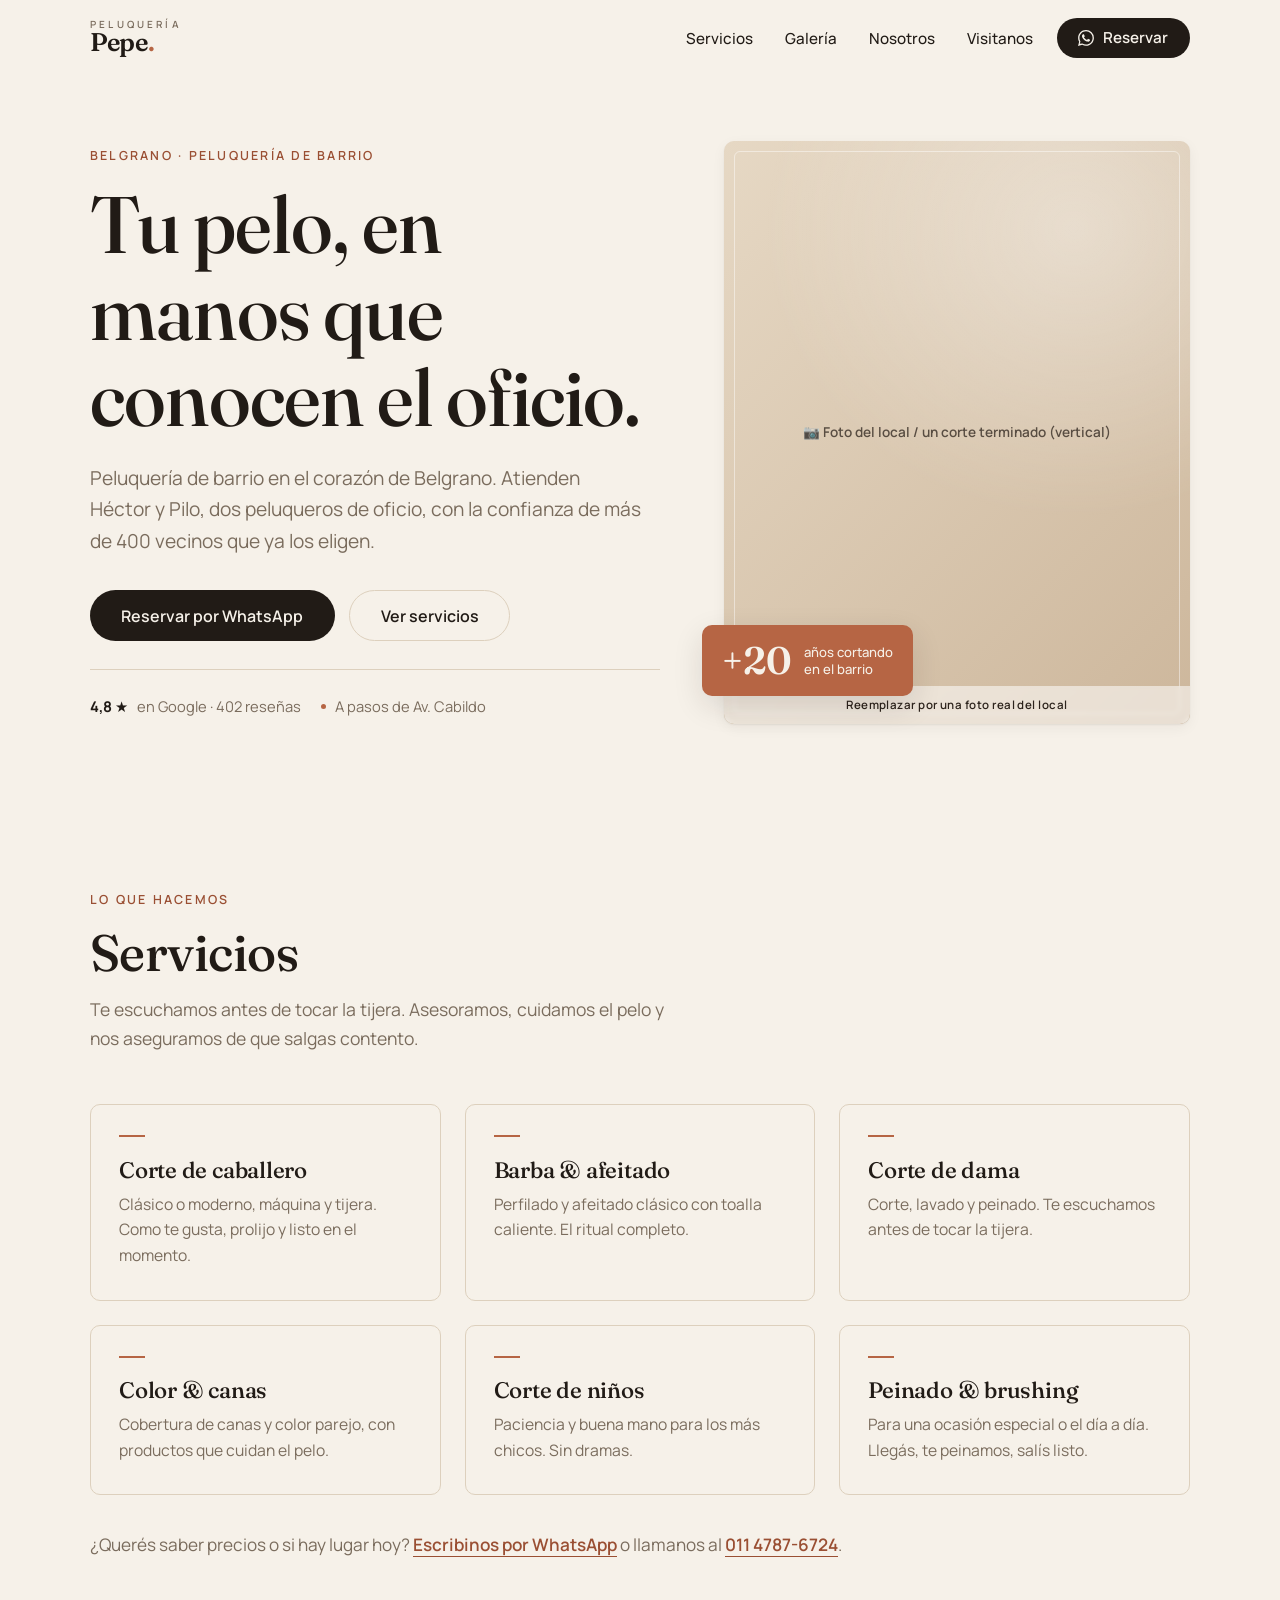
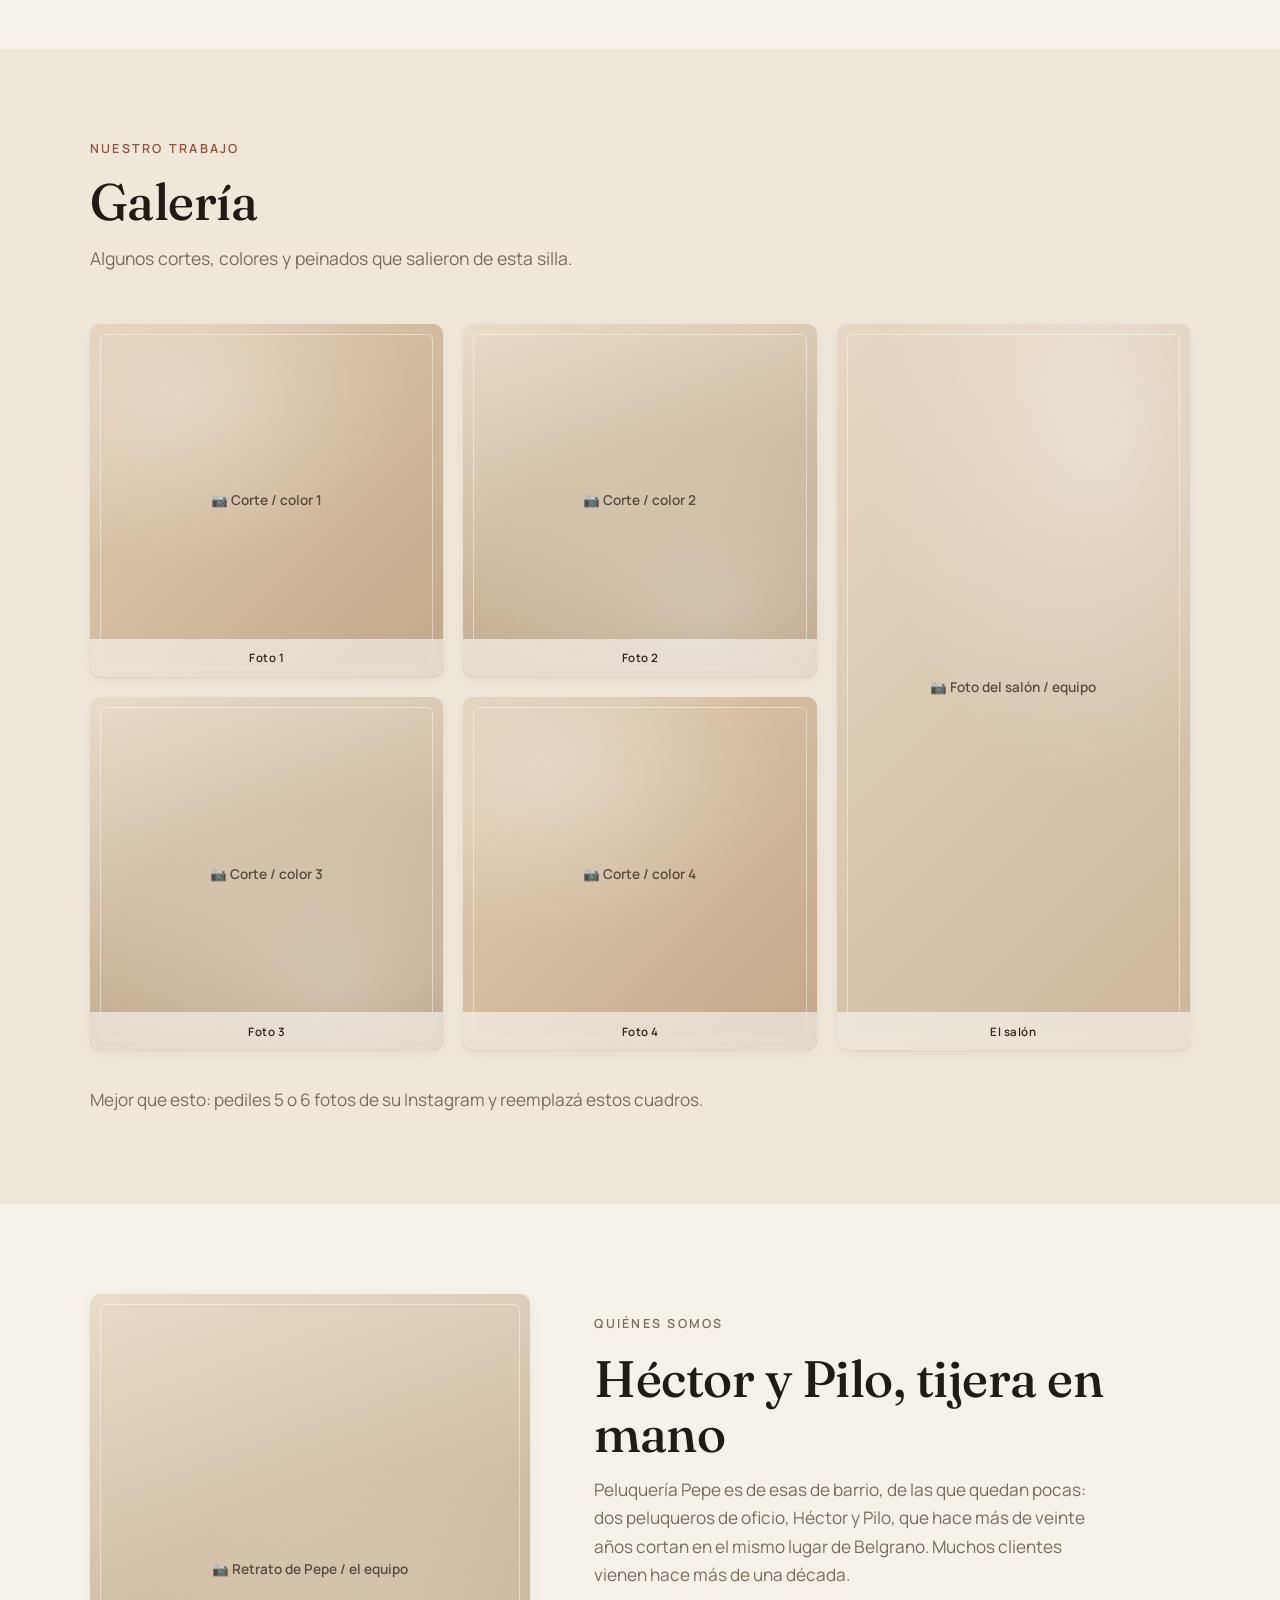
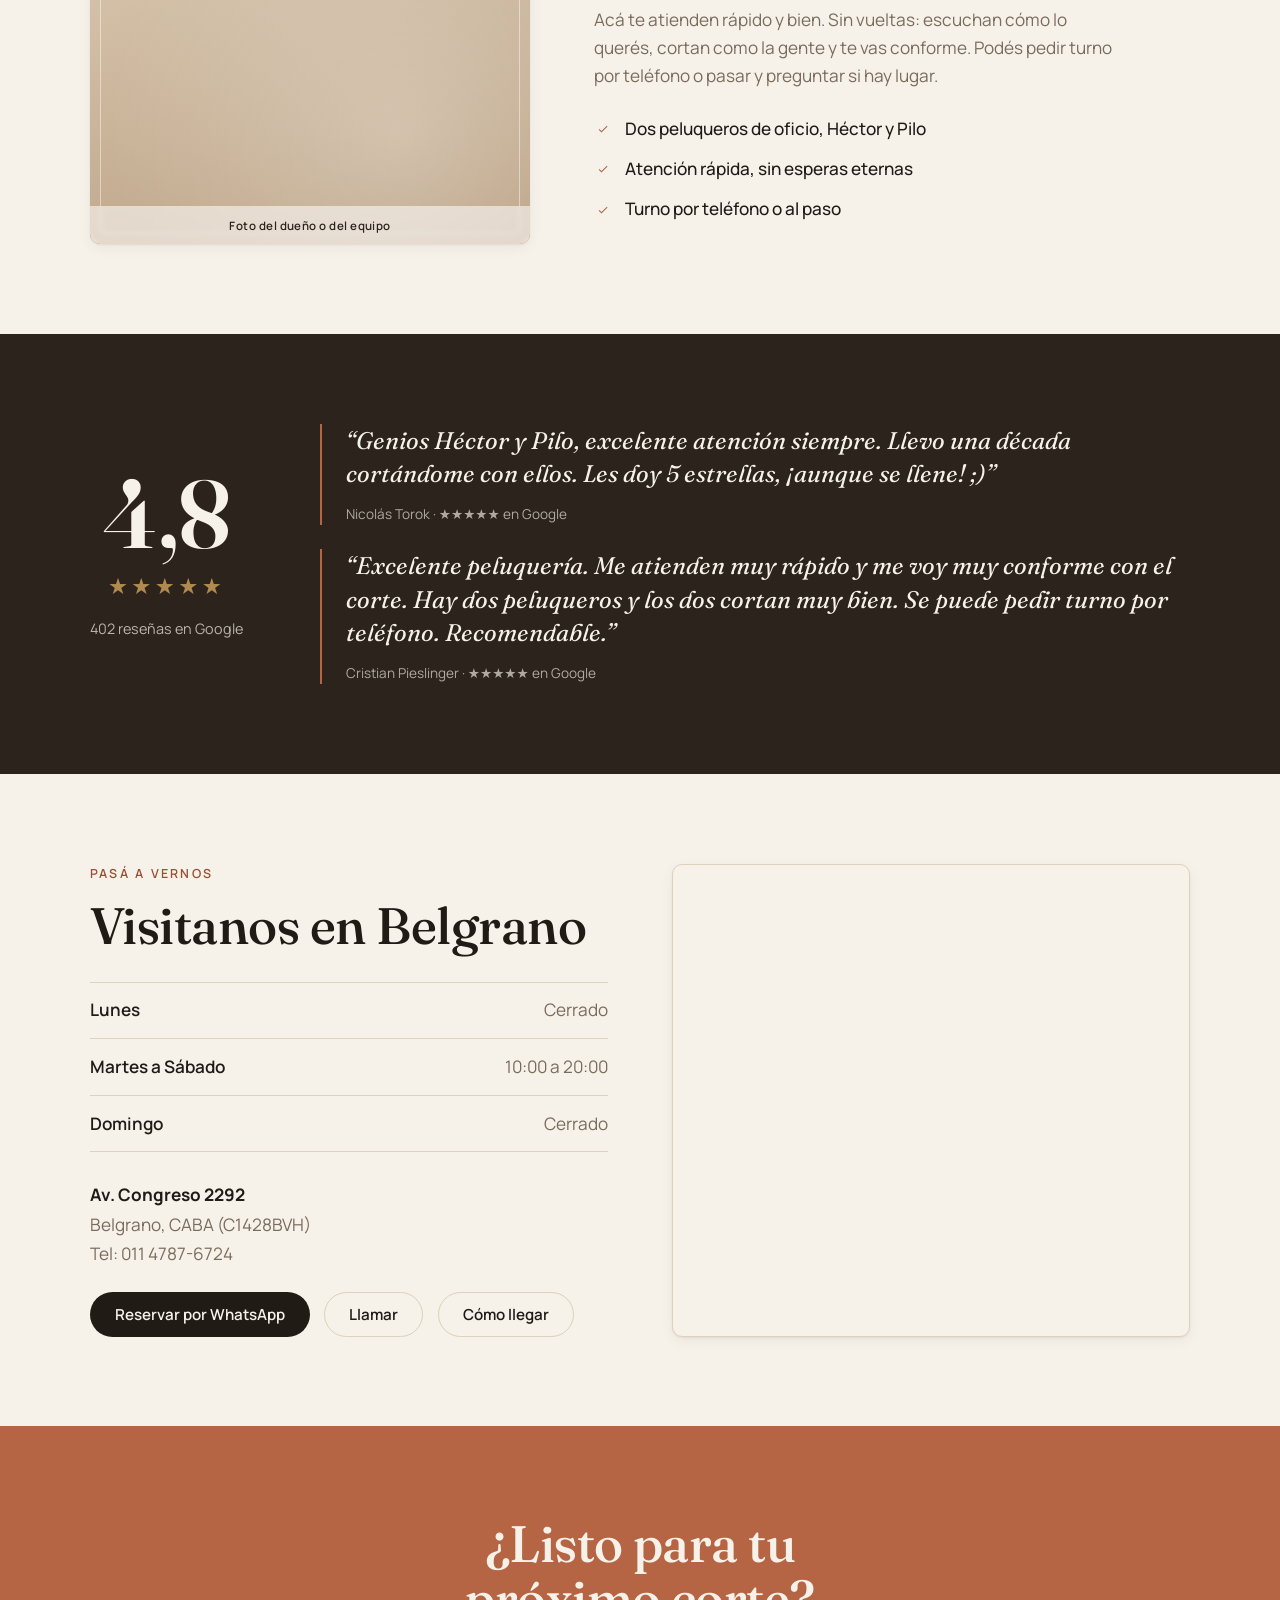
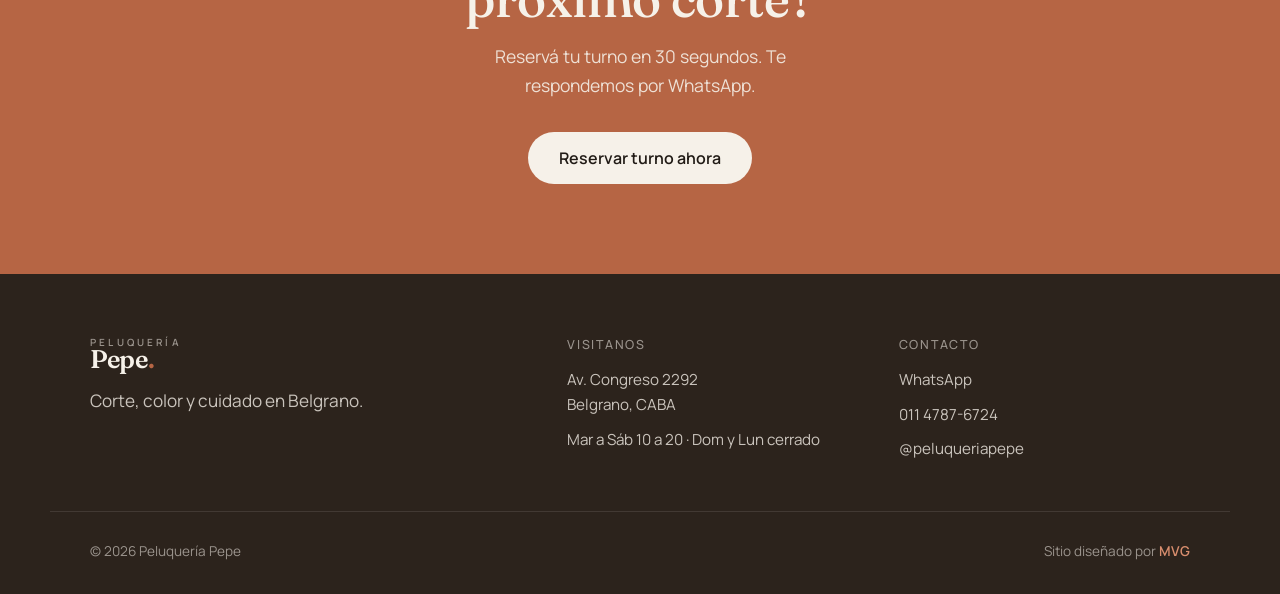
==== index.html @ 460a31ed "Landing estatica original de Peluqueria Pepe (pre sistema de turnos)" ====
<!DOCTYPE html>
<html lang="es-AR">
<head>
  <meta charset="UTF-8" />
  <meta name="viewport" content="width=device-width, initial-scale=1.0" />
  <title>Peluquería Pepe · Belgrano · Corte, color y cuidado</title>
  <meta name="description" content="Peluquería de barrio en Belgrano. Corte de caballero y dama, barba, color y cobertura de canas. Atienden Héctor y Pilo. Reservá tu turno o llamá. 4,8★ en Google." />

  <!-- Open Graph (para cuando compartan el link por WhatsApp) -->
  <meta property="og:type" content="website" />
  <meta property="og:title" content="Peluquería Pepe · Belgrano" />
  <meta property="og:description" content="Corte, color y cuidado en el corazón de Belgrano. Reservá tu turno por WhatsApp." />
  <meta property="og:locale" content="es_AR" />

  <link rel="preconnect" href="https://fonts.googleapis.com" />
  <link rel="preconnect" href="https://fonts.gstatic.com" crossorigin />
  <link href="https://fonts.googleapis.com/css2?family=Fraunces:ital,opsz,wght@0,9..144,400;0,9..144,500;0,9..144,600;0,9..144,700;1,9..144,400&family=Manrope:wght@400;500;600;700&display=swap" rel="stylesheet" />

  <link rel="stylesheet" href="styles.css" />
</head>
<body>
  <a class="skip-link" href="#servicios">Saltar al contenido</a>

  <!-- ===================== HEADER ===================== -->
  <header class="site-header" id="top" data-header>
    <div class="container header__inner">
      <a class="brand" href="#top" aria-label="Peluquería Pepe, inicio">
        <span class="brand__over">Peluquería</span>
        <span class="brand__name">Pepe</span>
      </a>

      <nav class="nav" aria-label="Principal">
        <ul class="nav__list" data-nav>
          <li><a href="#servicios">Servicios</a></li>
          <li><a href="#galeria">Galería</a></li>
          <li><a href="#nosotros">Nosotros</a></li>
          <li><a href="#visitanos">Visitanos</a></li>
        </ul>
      </nav>

      <a class="btn btn--solid header__cta" href="#" data-wa>
        <svg class="ico" viewBox="0 0 24 24" aria-hidden="true"><path d="M.057 24l1.687-6.163a11.867 11.867 0 01-1.587-5.946C.16 5.335 5.495 0 12.05 0a11.82 11.82 0 018.413 3.488 11.824 11.824 0 013.48 8.414c-.003 6.557-5.338 11.892-11.893 11.892a11.9 11.9 0 01-5.688-1.448L.057 24zm6.597-3.807c1.676.995 3.276 1.591 5.392 1.592 5.448 0 9.886-4.434 9.889-9.885.002-5.462-4.415-9.89-9.881-9.892-5.452 0-9.887 4.434-9.889 9.884a9.86 9.86 0 001.51 5.26l-.999 3.648 3.978-.607zm11.387-5.464c-.074-.124-.272-.198-.57-.347-.297-.149-1.758-.868-2.031-.967-.272-.099-.47-.149-.669.149-.198.297-.768.967-.941 1.165-.173.198-.347.223-.644.074-.297-.149-1.255-.462-2.39-1.475-.883-.788-1.48-1.761-1.653-2.059-.173-.297-.018-.458.13-.606.134-.133.297-.347.446-.521.151-.172.2-.296.3-.495.099-.198.05-.372-.025-.521-.075-.148-.669-1.611-.916-2.206-.242-.579-.487-.501-.669-.51l-.57-.01c-.198 0-.52.074-.792.372s-1.04 1.016-1.04 2.479 1.065 2.876 1.213 3.074c.149.198 2.095 3.2 5.076 4.487.709.306 1.263.489 1.694.625.712.227 1.36.195 1.872.118.571-.085 1.758-.719 2.006-1.413.248-.695.248-1.29.173-1.414z"/></svg>
        Reservar
      </a>

      <button class="nav-toggle" data-nav-toggle aria-expanded="false" aria-controls="mobile-menu" aria-label="Abrir menú">
        <span></span><span></span><span></span>
      </button>
    </div>

    <!-- Menú mobile -->
    <div class="mobile-menu" id="mobile-menu" data-mobile-menu hidden>
      <ul>
        <li><a href="#servicios">Servicios</a></li>
        <li><a href="#galeria">Galería</a></li>
        <li><a href="#nosotros">Nosotros</a></li>
        <li><a href="#visitanos">Visitanos</a></li>
      </ul>
      <a class="btn btn--solid btn--block" href="#" data-wa>Reservar turno por WhatsApp</a>
    </div>
  </header>

  <main>
    <!-- ===================== HERO ===================== -->
    <section class="hero">
      <div class="container hero__grid">
        <div class="hero__copy reveal">
          <p class="eyebrow">Belgrano · Peluquería de barrio</p>
          <h1 class="hero__title">Tu pelo, en manos que conocen el&nbsp;oficio.</h1>
          <p class="hero__lead">
            Peluquería de barrio en el corazón de Belgrano. Atienden Héctor y Pilo,
            dos peluqueros de oficio, con la confianza de más de 400 vecinos que ya los eligen.
          </p>
          <div class="hero__actions">
            <a class="btn btn--solid btn--lg" href="#" data-wa data-msg="Hola Pepe! Quería reservar un turno.">Reservar por WhatsApp</a>
            <a class="btn btn--ghost btn--lg" href="#servicios">Ver servicios</a>
          </div>
          <ul class="proof">
            <li><strong>4,8 ★</strong> en Google · 402 reseñas</li>
            <li><span class="dot" aria-hidden="true"></span> A pasos de Av. Cabildo</li>
          </ul>
        </div>

        <div class="hero__media reveal" data-reveal-delay="1">
          <figure class="frame frame--tall ph ph--a" data-photo="Foto del local / un corte terminado (vertical)">
            <figcaption>Reemplazar por una foto real del local</figcaption>
          </figure>
          <div class="hero__badge">
            <span class="hero__badge-num">+20</span>
            <span class="hero__badge-label">años cortando<br>en el barrio</span>
          </div>
        </div>
      </div>
    </section>

    <!-- ===================== SERVICIOS ===================== -->
    <section class="section" id="servicios">
      <div class="container">
        <header class="section__head reveal">
          <p class="eyebrow">Lo que hacemos</p>
          <h2 class="section__title">Servicios</h2>
          <p class="section__intro">
            Te escuchamos antes de tocar la tijera. Asesoramos, cuidamos el pelo
            y nos aseguramos de que salgas contento.
          </p>
        </header>

        <!-- Menú de ejemplo para una peluquería clásica. Ajustá los servicios reales con Héctor y Pilo. -->
        <ul class="services">
          <li class="service-card reveal">
            <h3>Corte de caballero</h3>
            <p>Clásico o moderno, máquina y tijera. Como te gusta, prolijo y listo en el momento.</p>
          </li>
          <li class="service-card reveal">
            <h3>Barba &amp; afeitado</h3>
            <p>Perfilado y afeitado clásico con toalla caliente. El ritual completo.</p>
          </li>
          <li class="service-card reveal">
            <h3>Corte de dama</h3>
            <p>Corte, lavado y peinado. Te escuchamos antes de tocar la tijera.</p>
          </li>
          <li class="service-card reveal">
            <h3>Color &amp; canas</h3>
            <p>Cobertura de canas y color parejo, con productos que cuidan el pelo.</p>
          </li>
          <li class="service-card reveal">
            <h3>Corte de niños</h3>
            <p>Paciencia y buena mano para los más chicos. Sin dramas.</p>
          </li>
          <li class="service-card reveal">
            <h3>Peinado &amp; brushing</h3>
            <p>Para una ocasión especial o el día a día. Llegás, te peinamos, salís listo.</p>
          </li>
        </ul>

        <p class="services__note reveal">
          ¿Querés saber precios o si hay lugar hoy? <a href="#" data-wa data-msg="Hola Pepe! Quería consultar precios y disponibilidad.">Escribinos por WhatsApp</a> o llamanos al <a href="tel:+541147876724">011 4787-6724</a>.
        </p>
      </div>
    </section>

    <!-- ===================== GALERÍA ===================== -->
    <section class="section section--tint" id="galeria">
      <div class="container">
        <header class="section__head reveal">
          <p class="eyebrow">Nuestro trabajo</p>
          <h2 class="section__title">Galería</h2>
          <p class="section__intro">Algunos cortes, colores y peinados que salieron de esta silla.</p>
        </header>

        <div class="gallery">
          <figure class="frame ph ph--b" data-photo="Corte / color 1"><figcaption>Foto 1</figcaption></figure>
          <figure class="frame ph ph--c" data-photo="Corte / color 2"><figcaption>Foto 2</figcaption></figure>
          <figure class="frame frame--wide ph ph--a" data-photo="Foto del salón / equipo"><figcaption>El salón</figcaption></figure>
          <figure class="frame ph ph--c" data-photo="Corte / color 3"><figcaption>Foto 3</figcaption></figure>
          <figure class="frame ph ph--b" data-photo="Corte / color 4"><figcaption>Foto 4</figcaption></figure>
        </div>

        <p class="services__note reveal">Mejor que esto: pediles 5 o 6 fotos de su Instagram y reemplazá estos cuadros.</p>
      </div>
    </section>

    <!-- ===================== NOSOTROS ===================== -->
    <section class="section" id="nosotros">
      <div class="container about">
        <div class="about__media reveal">
          <figure class="frame frame--tall ph ph--c" data-photo="Retrato de Pepe / el equipo">
            <figcaption>Foto del dueño o del equipo</figcaption>
          </figure>
        </div>
        <div class="about__copy reveal">
          <p class="eyebrow">Quiénes somos</p>
          <h2 class="section__title">Héctor y Pilo, tijera en mano</h2>
          <p>
            Peluquería Pepe es de esas de barrio, de las que quedan pocas: dos peluqueros
            de oficio, Héctor y Pilo, que hace más de veinte años cortan en el mismo lugar
            de Belgrano. Muchos clientes vienen hace más de una década.
          </p>
          <p>
            Acá te atienden rápido y bien. Sin vueltas: escuchan cómo lo querés, cortan
            como la gente y te vas conforme. Podés pedir turno por teléfono o pasar
            y preguntar si hay lugar.
          </p>
          <ul class="checklist">
            <li>Dos peluqueros de oficio, Héctor y Pilo</li>
            <li>Atención rápida, sin esperas eternas</li>
            <li>Turno por teléfono o al paso</li>
          </ul>
        </div>
      </div>
    </section>

    <!-- ===================== RESEÑAS ===================== -->
    <section class="section section--dark" id="resenas">
      <div class="container reviews">
        <div class="reviews__score reveal">
          <span class="reviews__rating">4,8</span>
          <span class="reviews__stars" aria-hidden="true">★★★★★</span>
          <span class="reviews__count">402 reseñas en Google</span>
        </div>
        <div class="reviews__quotes">
          <blockquote class="reveal">
            <p>“Genios Héctor y Pilo, excelente atención siempre. Llevo una década cortándome con ellos. Les doy 5 estrellas, ¡aunque se llene! ;)”</p>
            <cite>Nicolás Torok · ★★★★★ en Google</cite>
          </blockquote>
          <blockquote class="reveal">
            <p>“Excelente peluquería. Me atienden muy rápido y me voy muy conforme con el corte. Hay dos peluqueros y los dos cortan muy bien. Se puede pedir turno por teléfono. Recomendable.”</p>
            <cite>Cristian Pieslinger · ★★★★★ en Google</cite>
          </blockquote>
        </div>
      </div>
    </section>

    <!-- ===================== VISITANOS ===================== -->
    <section class="section" id="visitanos">
      <div class="container visit">
        <div class="visit__info reveal">
          <p class="eyebrow">Pasá a vernos</p>
          <h2 class="section__title">Visitanos en Belgrano</h2>

          <dl class="hours">
            <div><dt>Lunes</dt><dd>Cerrado</dd></div>
            <div><dt>Martes a Sábado</dt><dd>10:00 a 20:00</dd></div>
            <div><dt>Domingo</dt><dd>Cerrado</dd></div>
          </dl>

          <address class="visit__address">
            <strong>Av. Congreso 2292</strong><br>
            Belgrano, CABA (C1428BVH)<br>
            Tel: <a href="tel:+541147876724">011 4787-6724</a>
          </address>

          <div class="visit__actions">
            <a class="btn btn--solid" href="#" data-wa data-msg="Hola Pepe! Quería reservar un turno.">Reservar por WhatsApp</a>
            <a class="btn btn--ghost" href="tel:+541147876724">Llamar</a>
            <a class="btn btn--ghost" href="https://www.google.com/maps/search/Peluquer%C3%ADa+Pepe+Av.+Congreso+2292+CABA" target="_blank" rel="noopener">Cómo llegar</a>
          </div>
        </div>

        <div class="visit__map reveal">
          <!-- Embed sin API key. Reemplazá la dirección en el query "q=" por la real. -->
          <iframe
            title="Ubicación de Peluquería Pepe en el mapa"
            src="https://www.google.com/maps?q=Av.+Congreso+2292,+CABA&output=embed"
            loading="lazy"
            referrerpolicy="no-referrer-when-downgrade"></iframe>
        </div>
      </div>
    </section>

    <!-- ===================== CTA FINAL ===================== -->
    <section class="cta">
      <div class="container cta__inner reveal">
        <h2 class="cta__title">¿Listo para tu próximo corte?</h2>
        <p class="cta__lead">Reservá tu turno en 30 segundos. Te respondemos por WhatsApp.</p>
        <a class="btn btn--solid btn--lg" href="#" data-wa data-msg="Hola Pepe! Quería reservar un turno.">Reservar turno ahora</a>
      </div>
    </section>
  </main>

  <!-- ===================== FOOTER ===================== -->
  <footer class="site-footer">
    <div class="container footer__grid">
      <div>
        <span class="brand brand--footer">
          <span class="brand__over">Peluquería</span>
          <span class="brand__name">Pepe</span>
        </span>
        <p class="footer__tag">Corte, color y cuidado en Belgrano.</p>
      </div>
      <div class="footer__col">
        <h4>Visitanos</h4>
        <p>Av. Congreso 2292<br>Belgrano, CABA</p>
        <p>Mar a Sáb 10 a 20 · Dom y Lun cerrado</p>
      </div>
      <div class="footer__col">
        <h4>Contacto</h4>
        <p><a href="#" data-wa>WhatsApp</a></p>
        <p><a href="tel:+541147876724">011 4787-6724</a></p>
        <p><a href="https://instagram.com" target="_blank" rel="noopener">@peluqueriapepe</a></p>
      </div>
    </div>
    <div class="container footer__bottom">
      <p>© <span data-year>2026</span> Peluquería Pepe</p>
      <p class="footer__credit">Sitio diseñado por <a href="https://mvgstudio.com.ar" target="_blank" rel="noopener">MVG</a></p>
    </div>
  </footer>

  <!-- Botón flotante de WhatsApp (mobile) -->
  <a class="wa-float" href="#" data-wa data-msg="Hola Pepe! Quería reservar un turno." aria-label="Reservar por WhatsApp">
    <svg viewBox="0 0 24 24" aria-hidden="true"><path d="M.057 24l1.687-6.163a11.867 11.867 0 01-1.587-5.946C.16 5.335 5.495 0 12.05 0a11.82 11.82 0 018.413 3.488 11.824 11.824 0 013.48 8.414c-.003 6.557-5.338 11.892-11.893 11.892a11.9 11.9 0 01-5.688-1.448L.057 24zm6.597-3.807c1.676.995 3.276 1.591 5.392 1.592 5.448 0 9.886-4.434 9.889-9.885.002-5.462-4.415-9.89-9.881-9.892-5.452 0-9.887 4.434-9.889 9.884a9.86 9.86 0 001.51 5.26l-.999 3.648 3.978-.607zm11.387-5.464c-.074-.124-.272-.198-.57-.347-.297-.149-1.758-.868-2.031-.967-.272-.099-.47-.149-.669.149-.198.297-.768.967-.941 1.165-.173.198-.347.223-.644.074-.297-.149-1.255-.462-2.39-1.475-.883-.788-1.48-1.761-1.653-2.059-.173-.297-.018-.458.13-.606.134-.133.297-.347.446-.521.151-.172.2-.296.3-.495.099-.198.05-.372-.025-.521-.075-.148-.669-1.611-.916-2.206-.242-.579-.487-.501-.669-.51l-.57-.01c-.198 0-.52.074-.792.372s-1.04 1.016-1.04 2.479 1.065 2.876 1.213 3.074c.149.198 2.095 3.2 5.076 4.487.709.306 1.263.489 1.694.625.712.227 1.36.195 1.872.118.571-.085 1.758-.719 2.006-1.413.248-.695.248-1.29.173-1.414z"/></svg>
  </a>

  <script src="main.js"></script>
</body>
</html>
---- styles.css ----
/* =========================================================
   Peluquería Pepe · Belgrano
   Diseño boutique, cálido y editorial. Hecho a mano, sin framework.
   ========================================================= */

/* ---------- Tokens ---------- */
:root {
  /* Paleta cálida de salón (nada de violeta/azul SaaS) */
  --bone:        #f6f1e9;   /* fondo crema cálido */
  --bone-2:      #efe7da;   /* superficie tintada */
  --sand:        #e6d8c4;   /* placeholders / detalles */
  --ink:         #211b16;   /* casi negro cálido (texto) */
  --espresso:    #2c231c;   /* secciones oscuras */
  --espresso-2:  #382c23;
  --muted:       #7a6c5d;   /* texto secundario */
  --line:        #ddd0bd;   /* bordes finos */
  --clay:        #b66544;   /* acento terracota */
  --clay-deep:   #9a4f33;
  --clay-soft:   #d98e6e;
  --gold:        #b08a4f;

  /* Tipografía */
  --display: "Fraunces", "Georgia", "Times New Roman", serif;
  --sans: "Manrope", "Segoe UI", system-ui, -apple-system, sans-serif;

  /* Escala / espacios */
  --container: 1180px;
  --gutter: clamp(1.25rem, 4vw, 2.5rem);
  --radius: 4px;
  --radius-lg: 10px;
  --shadow-sm: 0 1px 2px rgba(33, 27, 22, .06), 0 4px 14px rgba(33, 27, 22, .05);
  --shadow-md: 0 10px 30px rgba(33, 27, 22, .12);
  --shadow-lg: 0 24px 60px rgba(33, 27, 22, .18);
  --ease: cubic-bezier(.2, .7, .2, 1);
}

/* ---------- Reset ---------- */
*, *::before, *::after { box-sizing: border-box; }
* { margin: 0; }
html { scroll-behavior: smooth; -webkit-text-size-adjust: 100%; }
@media (prefers-reduced-motion: reduce) {
  html { scroll-behavior: auto; }
  * { animation: none !important; transition: none !important; }
}

body {
  font-family: var(--sans);
  color: var(--ink);
  background: var(--bone);
  line-height: 1.65;
  font-size: clamp(1rem, .96rem + .25vw, 1.075rem);
  -webkit-font-smoothing: antialiased;
  text-rendering: optimizeLegibility;
  overflow-x: hidden;
}

img, svg, iframe { display: block; max-width: 100%; }
a { color: inherit; text-decoration: none; }
ul { list-style: none; padding: 0; }
h1, h2, h3, h4 { font-family: var(--display); font-weight: 500; line-height: 1.08; letter-spacing: -.01em; }

::selection { background: var(--clay); color: var(--bone); }

.container { width: 100%; max-width: var(--container); margin-inline: auto; padding-inline: var(--gutter); }

.skip-link {
  position: absolute; left: -999px; top: 0; z-index: 200;
  background: var(--ink); color: var(--bone); padding: .75rem 1rem; border-radius: 0 0 var(--radius) 0;
}
.skip-link:focus { left: 0; }

.eyebrow {
  font-size: .78rem; font-weight: 600; letter-spacing: .18em; text-transform: uppercase;
  color: var(--clay-deep); margin-bottom: .9rem;
}

/* =========================================================
   Botones
   ========================================================= */
.btn {
  --btn-bg: var(--ink); --btn-fg: var(--bone);
  display: inline-flex; align-items: center; justify-content: center; gap: .55rem;
  font-family: var(--sans); font-weight: 600; font-size: .95rem; line-height: 1;
  padding: .85rem 1.5rem; border-radius: 999px; border: 1px solid transparent;
  cursor: pointer; transition: transform .25s var(--ease), background-color .25s var(--ease), color .25s var(--ease), box-shadow .25s var(--ease);
  white-space: nowrap;
}
.btn:focus-visible { outline: 2px solid var(--clay); outline-offset: 3px; }
.btn--solid { background: var(--ink); color: var(--bone); }
.btn--solid:hover { background: var(--clay-deep); transform: translateY(-2px); box-shadow: var(--shadow-md); }
.btn--ghost { background: transparent; color: var(--ink); border-color: var(--line); }
.btn--ghost:hover { border-color: var(--ink); transform: translateY(-2px); }
.btn--lg { padding: 1.05rem 1.9rem; font-size: 1rem; }
.btn--block { width: 100%; }
.ico { width: 1.05em; height: 1.05em; fill: currentColor; }

/* =========================================================
   Header
   ========================================================= */
.site-header {
  position: sticky; top: 0; z-index: 100;
  background: color-mix(in srgb, var(--bone) 86%, transparent);
  backdrop-filter: blur(10px);
  border-bottom: 1px solid transparent;
  transition: border-color .3s var(--ease), background-color .3s var(--ease), box-shadow .3s var(--ease);
}
.site-header[data-scrolled] {
  border-bottom-color: var(--line);
  box-shadow: 0 2px 20px rgba(33, 27, 22, .05);
}
.header__inner { display: flex; align-items: center; gap: 1.5rem; min-height: 76px; }

.brand { display: flex; flex-direction: column; line-height: 1; margin-right: auto; }
.brand__over { font-size: .62rem; letter-spacing: .32em; text-transform: uppercase; color: var(--muted); font-weight: 600; }
.brand__name { font-family: var(--display); font-size: 1.6rem; font-weight: 600; letter-spacing: -.01em; }
.brand__name::after { content: "."; color: var(--clay); }

.nav__list { display: flex; gap: 2rem; }
.nav__list a {
  font-size: .95rem; font-weight: 500; color: var(--ink); position: relative; padding: .25rem 0;
}
.nav__list a::after {
  content: ""; position: absolute; left: 0; bottom: -2px; height: 1.5px; width: 0; background: var(--clay);
  transition: width .3s var(--ease);
}
.nav__list a:hover::after { width: 100%; }

.header__cta { padding: .7rem 1.3rem; }

/* Toggle mobile */
.nav-toggle {
  display: none; flex-direction: column; gap: 5px; width: 44px; height: 44px;
  align-items: center; justify-content: center; background: none; border: none; cursor: pointer;
}
.nav-toggle span { width: 24px; height: 2px; background: var(--ink); border-radius: 2px; transition: transform .3s var(--ease), opacity .3s var(--ease); }
.nav-toggle[aria-expanded="true"] span:nth-child(1) { transform: translateY(7px) rotate(45deg); }
.nav-toggle[aria-expanded="true"] span:nth-child(2) { opacity: 0; }
.nav-toggle[aria-expanded="true"] span:nth-child(3) { transform: translateY(-7px) rotate(-45deg); }

.mobile-menu { display: none; border-top: 1px solid var(--line); background: var(--bone); padding: 1rem var(--gutter) 1.75rem; }
.mobile-menu ul { display: flex; flex-direction: column; }
.mobile-menu li { border-bottom: 1px solid var(--line); }
.mobile-menu a { display: block; padding: 1rem 0; font-size: 1.1rem; font-family: var(--display); }
.mobile-menu .btn { margin-top: 1.25rem; }

/* =========================================================
   Hero
   ========================================================= */
.hero { padding: clamp(2.5rem, 5vw, 5rem) 0 clamp(3rem, 6vw, 6rem); }
.hero__grid {
  display: grid; grid-template-columns: 1.1fr .9fr; gap: clamp(2rem, 5vw, 4.5rem); align-items: center;
}
.hero__title {
  font-size: clamp(2.6rem, 1.6rem + 4.4vw, 5rem);
  font-optical-sizing: auto; font-weight: 500; margin: .25rem 0 1.4rem;
}
.hero__lead { font-size: clamp(1.05rem, 1rem + .4vw, 1.2rem); color: var(--muted); max-width: 46ch; }
.hero__actions { display: flex; flex-wrap: wrap; gap: .9rem; margin: 2rem 0 1.75rem; }
.proof {
  display: flex; flex-wrap: wrap; align-items: center; gap: 1.25rem;
  font-size: .92rem; color: var(--muted); border-top: 1px solid var(--line); padding-top: 1.5rem;
}
.proof strong { color: var(--ink); font-weight: 700; }
.proof li { display: flex; align-items: center; gap: .55rem; }
.dot { width: 5px; height: 5px; border-radius: 50%; background: var(--clay); display: inline-block; }

.hero__media { position: relative; }
.hero__badge {
  position: absolute; left: -22px; bottom: 28px; background: var(--clay); color: var(--bone);
  border-radius: var(--radius-lg); padding: 1rem 1.25rem; box-shadow: var(--shadow-md);
  display: flex; align-items: center; gap: .75rem; max-width: 220px;
}
.hero__badge-num { font-family: var(--display); font-size: 2.4rem; font-weight: 600; line-height: 1; }
.hero__badge-label { font-size: .82rem; line-height: 1.25; font-weight: 500; }

/* =========================================================
   Marcos de foto / placeholders elegantes
   ========================================================= */
.frame {
  position: relative; border-radius: var(--radius-lg); overflow: hidden;
  aspect-ratio: 4 / 3; box-shadow: var(--shadow-sm); background: var(--sand);
}
.frame--tall { aspect-ratio: 4 / 5; }
.frame--wide { aspect-ratio: 16 / 10; }
.frame img { width: 100%; height: 100%; object-fit: cover; }

/* Placeholder con textura sutil para que se vea intencional, no roto */
.ph {
  background-image:
    radial-gradient(120% 90% at 75% 15%, rgba(255,255,255,.35), transparent 55%),
    linear-gradient(135deg, var(--sand), #cdb79c);
}
.ph--b { background-image: radial-gradient(120% 90% at 25% 20%, rgba(255,255,255,.3), transparent 55%), linear-gradient(135deg, #e2cdb4, #c2a888); }
.ph--c { background-image: radial-gradient(120% 90% at 70% 80%, rgba(255,255,255,.28), transparent 55%), linear-gradient(160deg, #e9dcc9, #b79c7d); }
.ph::before {
  content: ""; position: absolute; inset: 10px; border: 1px solid rgba(255,255,255,.45); border-radius: 6px; pointer-events: none;
}
.ph figcaption,
.frame figcaption {
  position: absolute; inset: auto 0 0 0; padding: .6rem .85rem;
  font-size: .72rem; letter-spacing: .04em; color: var(--espresso);
  background: rgba(255, 255, 255, .55); backdrop-filter: blur(2px);
  text-align: center; font-weight: 600;
}
.ph[data-photo]::after {
  content: "📷 " attr(data-photo); position: absolute; inset: 0;
  display: flex; align-items: center; justify-content: center; text-align: center;
  padding: 2rem 1.5rem; font-size: .85rem; font-weight: 600; color: var(--espresso);
  opacity: .75;
}

/* =========================================================
   Secciones genéricas
   ========================================================= */
.section { padding: clamp(3.5rem, 7vw, 7rem) 0; }
.section--tint { background: var(--bone-2); }
.section__head { max-width: 60ch; margin-bottom: clamp(2rem, 4vw, 3.25rem); }
.section__title { font-size: clamp(2rem, 1.4rem + 2.6vw, 3.2rem); margin-bottom: .9rem; }
.section__intro { color: var(--muted); font-size: 1.1rem; }

/* Servicios */
.services {
  display: grid; grid-template-columns: repeat(3, 1fr); gap: clamp(1rem, 2vw, 1.5rem);
}
.service-card {
  background: var(--bone); border: 1px solid var(--line); border-radius: var(--radius-lg);
  padding: 1.9rem 1.75rem; transition: transform .3s var(--ease), box-shadow .3s var(--ease), border-color .3s var(--ease);
  position: relative;
}
.section--tint .service-card { background: var(--bone); }
.service-card::before {
  content: ""; position: absolute; left: 1.75rem; top: 1.9rem; width: 26px; height: 2px; background: var(--clay);
  transition: width .3s var(--ease);
}
.service-card h3 { font-size: 1.4rem; margin: 1.4rem 0 .6rem; }
.service-card p { color: var(--muted); font-size: .98rem; }
.service-card:hover { transform: translateY(-4px); box-shadow: var(--shadow-md); border-color: transparent; }
.service-card:hover::before { width: 44px; }
.services__note { margin-top: 2.25rem; color: var(--muted); }
.services__note a { color: var(--clay-deep); font-weight: 600; border-bottom: 1.5px solid currentColor; }

/* Galería */
.gallery {
  display: grid; grid-template-columns: repeat(3, 1fr); grid-auto-rows: 1fr; gap: clamp(.75rem, 1.6vw, 1.25rem);
}
.gallery .frame { aspect-ratio: 1 / 1; }
.gallery .frame--wide { grid-column: span 1; aspect-ratio: 1 / 1; }
@media (min-width: 760px) {
  .gallery .frame--wide { grid-column: span 1; grid-row: span 2; aspect-ratio: auto; }
}

/* Nosotros */
.about { display: grid; grid-template-columns: .85fr 1.15fr; gap: clamp(2rem, 5vw, 4rem); align-items: center; }
.about__copy p { color: var(--muted); margin-bottom: 1rem; max-width: 52ch; }
.about__copy .section__title { color: var(--ink); }
.checklist { margin-top: 1.5rem; display: grid; gap: .75rem; }
.checklist li { position: relative; padding-left: 1.9rem; color: var(--ink); font-weight: 500; }
.checklist li::before {
  content: ""; position: absolute; left: 0; top: .35em; width: 1.05rem; height: 1.05rem;
  border-radius: 50%; background: var(--clay);
  -webkit-mask: url("data:image/svg+xml,%3Csvg xmlns='http://www.w3.org/2000/svg' viewBox='0 0 24 24'%3E%3Cpath fill='black' d='M9 16.17 4.83 12l-1.42 1.41L9 19 21 7l-1.41-1.41z'/%3E%3C/svg%3E") center/72% no-repeat;
  mask: url("data:image/svg+xml,%3Csvg xmlns='http://www.w3.org/2000/svg' viewBox='0 0 24 24'%3E%3Cpath fill='black' d='M9 16.17 4.83 12l-1.42 1.41L9 19 21 7l-1.41-1.41z'/%3E%3C/svg%3E") center/72% no-repeat;
}

/* Reseñas (sección oscura) */
.section--dark { background: var(--espresso); color: var(--bone); }
.reviews { display: grid; grid-template-columns: auto 1fr; gap: clamp(2rem, 6vw, 5rem); align-items: center; }
.reviews__score { text-align: center; }
.reviews__rating { font-family: var(--display); font-size: clamp(4rem, 8vw, 6rem); font-weight: 600; line-height: 1; display: block; }
.reviews__stars { color: var(--gold); font-size: 1.4rem; letter-spacing: .15em; display: block; margin: .4rem 0 .6rem; }
.reviews__count { color: color-mix(in srgb, var(--bone) 70%, transparent); font-size: .9rem; }
.reviews__quotes { display: grid; gap: 1.5rem; }
.reviews blockquote {
  border-left: 2px solid var(--clay); padding-left: 1.5rem;
}
.reviews blockquote p { font-family: var(--display); font-size: clamp(1.15rem, 1rem + .8vw, 1.5rem); font-style: italic; font-weight: 400; line-height: 1.4; }
.reviews cite { display: block; margin-top: .75rem; font-style: normal; font-size: .85rem; color: color-mix(in srgb, var(--bone) 65%, transparent); }

/* Visitanos */
.visit { display: grid; grid-template-columns: 1fr 1fr; gap: clamp(2rem, 5vw, 4rem); align-items: stretch; }
.hours { margin: 1.75rem 0; border-top: 1px solid var(--line); }
.hours > div { display: flex; justify-content: space-between; gap: 1rem; padding: .85rem 0; border-bottom: 1px solid var(--line); }
.hours dt { font-weight: 600; }
.hours dd { color: var(--muted); }
.visit__address { font-style: normal; color: var(--muted); margin-bottom: 1.5rem; line-height: 1.7; }
.visit__address strong { color: var(--ink); }
.visit__actions { display: flex; flex-wrap: wrap; gap: .9rem; }
.visit__map { border-radius: var(--radius-lg); overflow: hidden; box-shadow: var(--shadow-sm); min-height: 340px; border: 1px solid var(--line); }
.visit__map iframe { width: 100%; height: 100%; min-height: 340px; border: 0; filter: grayscale(.25) contrast(1.02); }

/* =========================================================
   CTA final
   ========================================================= */
.cta { background: var(--clay); color: var(--bone); }
.cta__inner { text-align: center; padding: clamp(3.5rem, 7vw, 6rem) 0; max-width: 40ch; margin-inline: auto; }
.cta__title { font-size: clamp(2rem, 1.4rem + 2.6vw, 3.2rem); margin-bottom: 1rem; }
.cta__lead { color: color-mix(in srgb, var(--bone) 88%, transparent); margin-bottom: 2rem; font-size: 1.1rem; }
.cta .btn--solid { background: var(--bone); color: var(--ink); }
.cta .btn--solid:hover { background: var(--ink); color: var(--bone); }

/* =========================================================
   Footer
   ========================================================= */
.site-footer { background: var(--espresso); color: color-mix(in srgb, var(--bone) 78%, transparent); padding: clamp(3rem, 5vw, 4.5rem) 0 2rem; }
.footer__grid { display: grid; grid-template-columns: 1.5fr 1fr 1fr; gap: 2.5rem; padding-bottom: 2.5rem; border-bottom: 1px solid rgba(255,255,255,.1); }
.brand--footer .brand__name { color: var(--bone); }
.brand--footer .brand__over { color: color-mix(in srgb, var(--bone) 55%, transparent); }
.footer__tag { margin-top: .85rem; max-width: 28ch; }
.footer__col h4 { font-family: var(--sans); font-size: .78rem; letter-spacing: .14em; text-transform: uppercase; color: color-mix(in srgb, var(--bone) 55%, transparent); margin-bottom: 1rem; }
.footer__col p { margin-bottom: .6rem; font-size: .95rem; }
.footer__col a:hover { color: var(--clay-soft); }
.footer__bottom { display: flex; justify-content: space-between; flex-wrap: wrap; gap: .75rem; padding-top: 1.75rem; font-size: .85rem; color: color-mix(in srgb, var(--bone) 55%, transparent); }
.footer__credit a { color: var(--clay-soft); font-weight: 600; }

/* =========================================================
   WhatsApp flotante
   ========================================================= */
.wa-float {
  position: fixed; right: clamp(1rem, 3vw, 1.75rem); bottom: clamp(1rem, 3vw, 1.75rem); z-index: 90;
  width: 56px; height: 56px; border-radius: 50%; background: #25d366; color: #fff;
  display: none; align-items: center; justify-content: center; box-shadow: var(--shadow-md);
  transition: transform .25s var(--ease);
}
.wa-float svg { width: 28px; height: 28px; fill: currentColor; }
.wa-float:hover { transform: scale(1.08); }

/* =========================================================
   Animaciones de aparición
   ========================================================= */
.reveal { opacity: 0; transform: translateY(22px); transition: opacity .7s var(--ease), transform .7s var(--ease); }
.reveal[data-reveal-delay="1"] { transition-delay: .12s; }
.reveal.is-visible { opacity: 1; transform: none; }
@media (prefers-reduced-motion: reduce) { .reveal { opacity: 1; transform: none; } }

/* =========================================================
   Responsive
   ========================================================= */
@media (max-width: 980px) {
  .hero__grid { grid-template-columns: 1fr; }
  .hero__media { order: -1; max-width: 460px; }
  .hero__badge { left: auto; right: 18px; }
  .services { grid-template-columns: repeat(2, 1fr); }
  .about { grid-template-columns: 1fr; }
  .about__media { max-width: 440px; }
  .reviews { grid-template-columns: 1fr; text-align: center; }
  .reviews blockquote { border-left: 0; border-top: 2px solid var(--clay); padding-left: 0; padding-top: 1rem; }
  .visit { grid-template-columns: 1fr; }
  .footer__grid { grid-template-columns: 1fr 1fr; }
}

@media (max-width: 720px) {
  .nav, .header__cta { display: none; }
  .nav-toggle { display: flex; }
  .mobile-menu { display: block; }
  .mobile-menu[hidden] { display: none; }
  .wa-float { display: flex; }
  .services { grid-template-columns: 1fr; }
  .gallery { grid-template-columns: repeat(2, 1fr); }
  .gallery .frame--wide { grid-column: span 2; grid-row: auto; aspect-ratio: 16/10; }
  .footer__grid { grid-template-columns: 1fr; gap: 2rem; }
  .footer__bottom { flex-direction: column; }
}
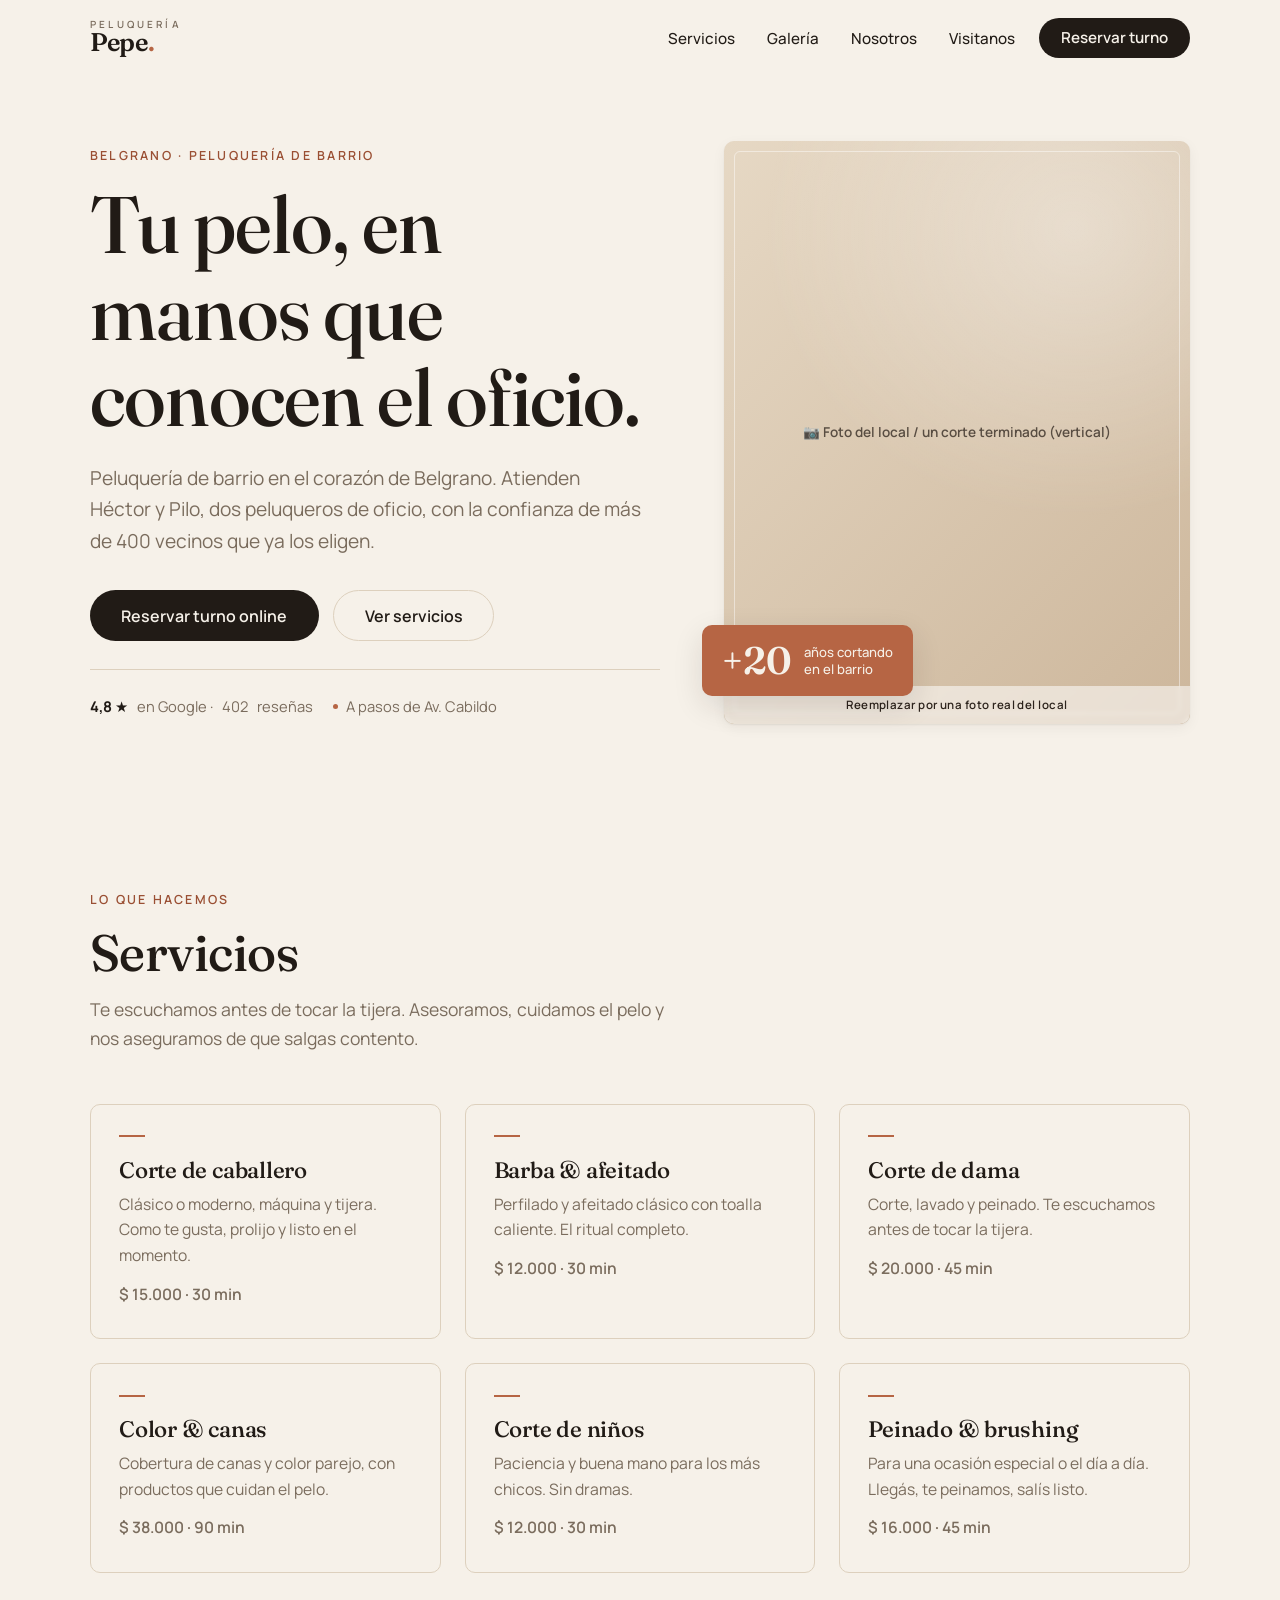
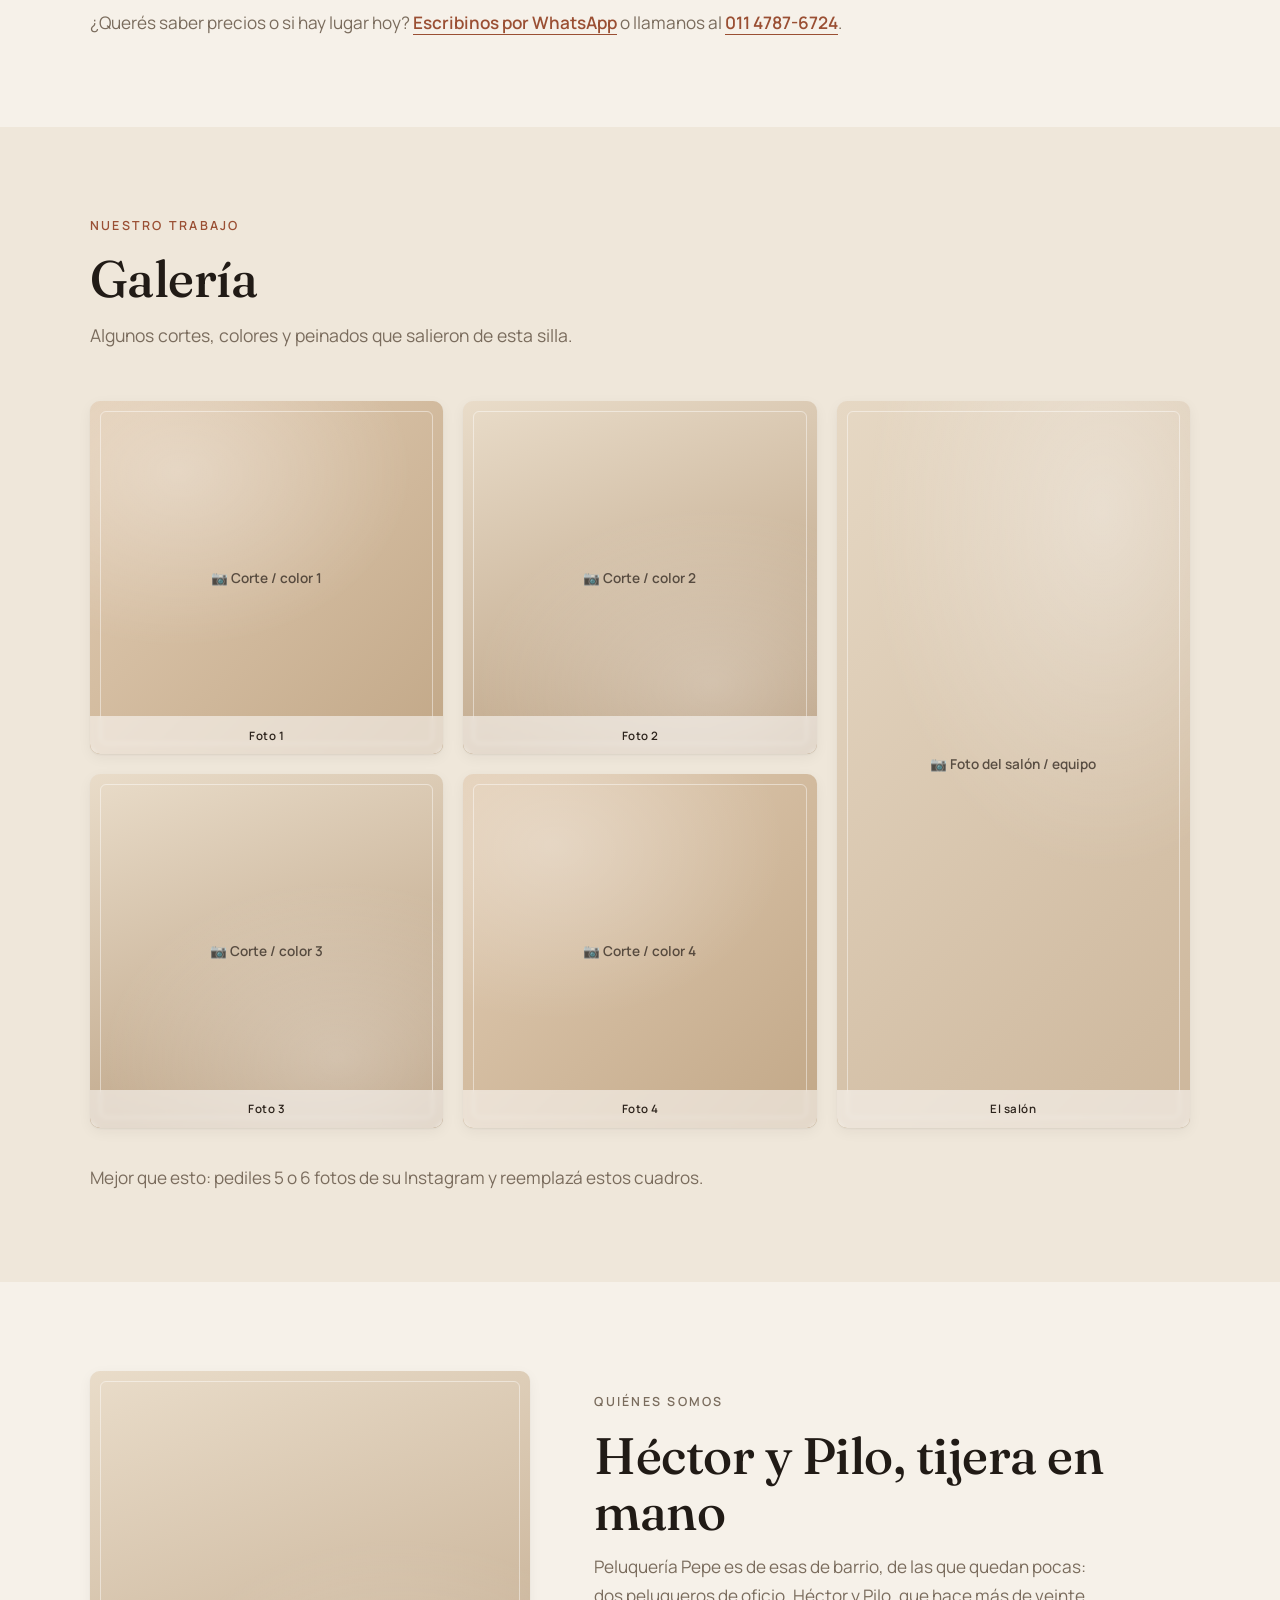
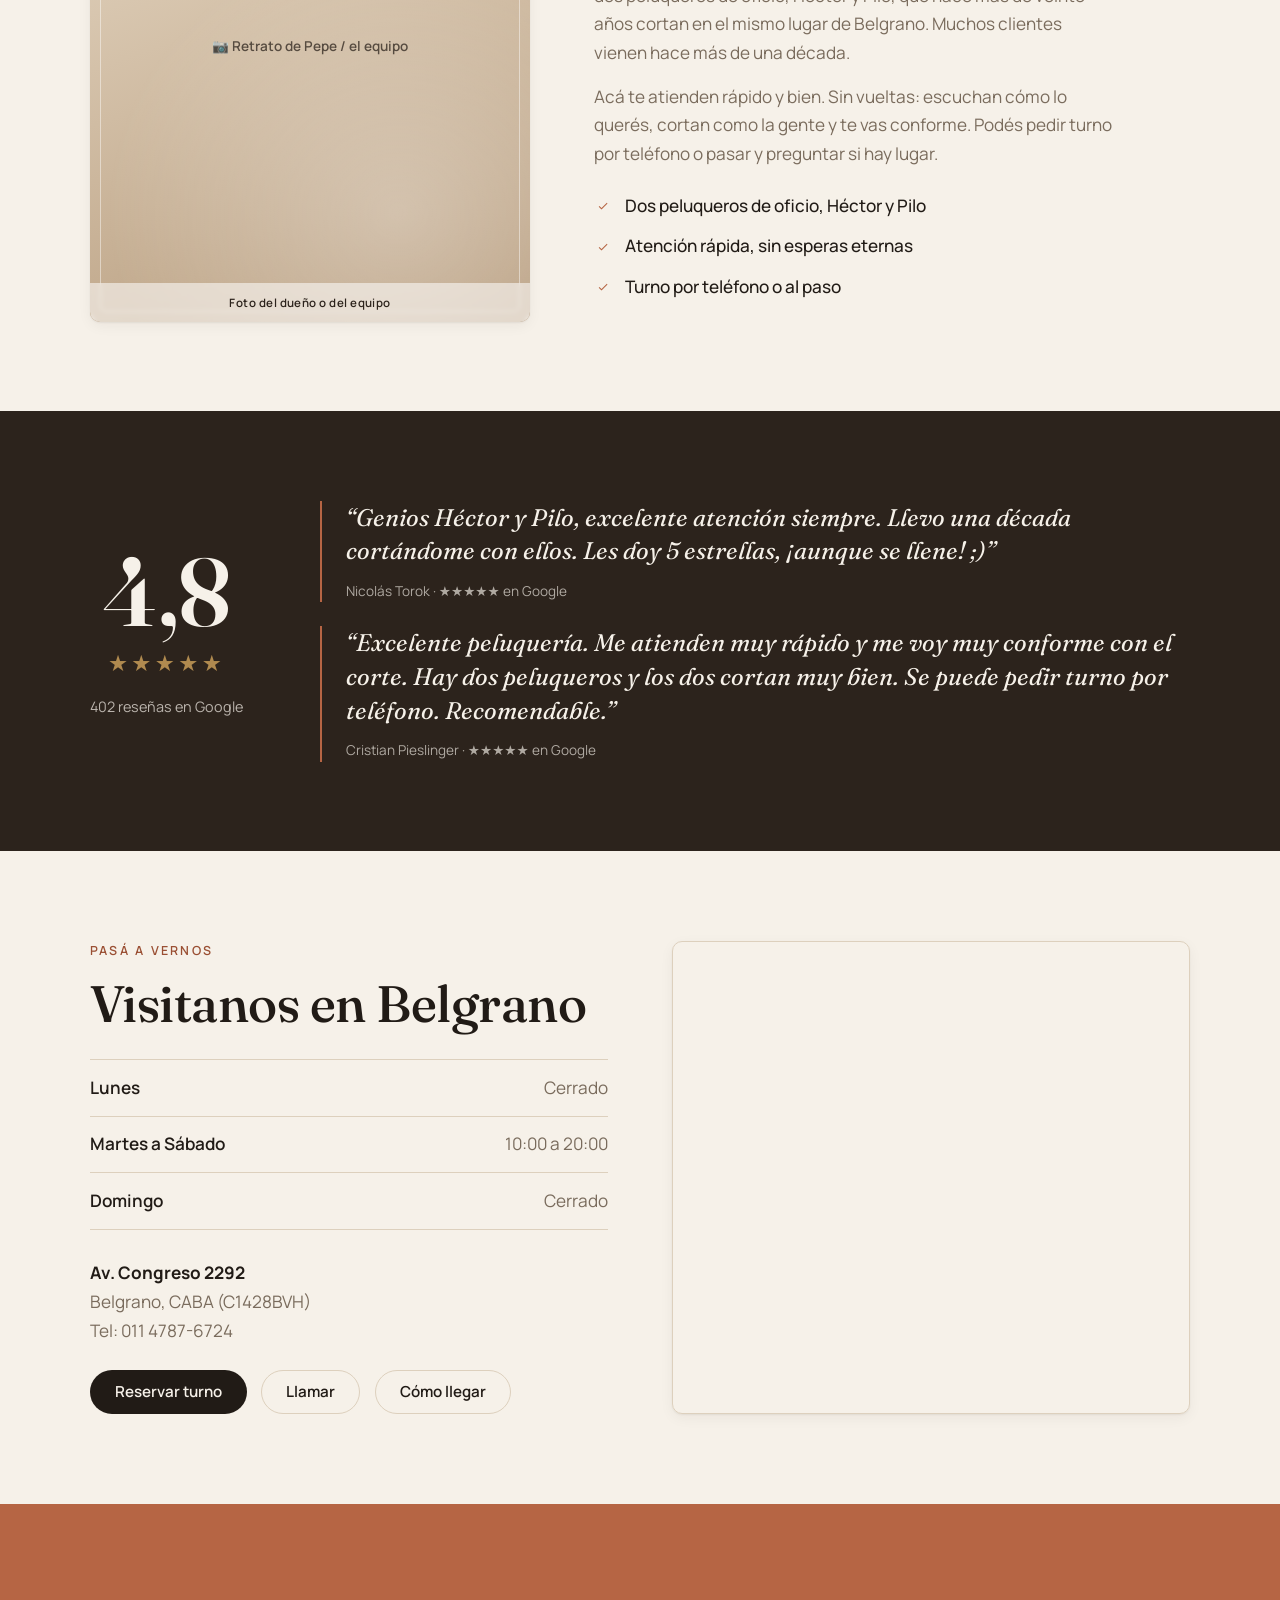
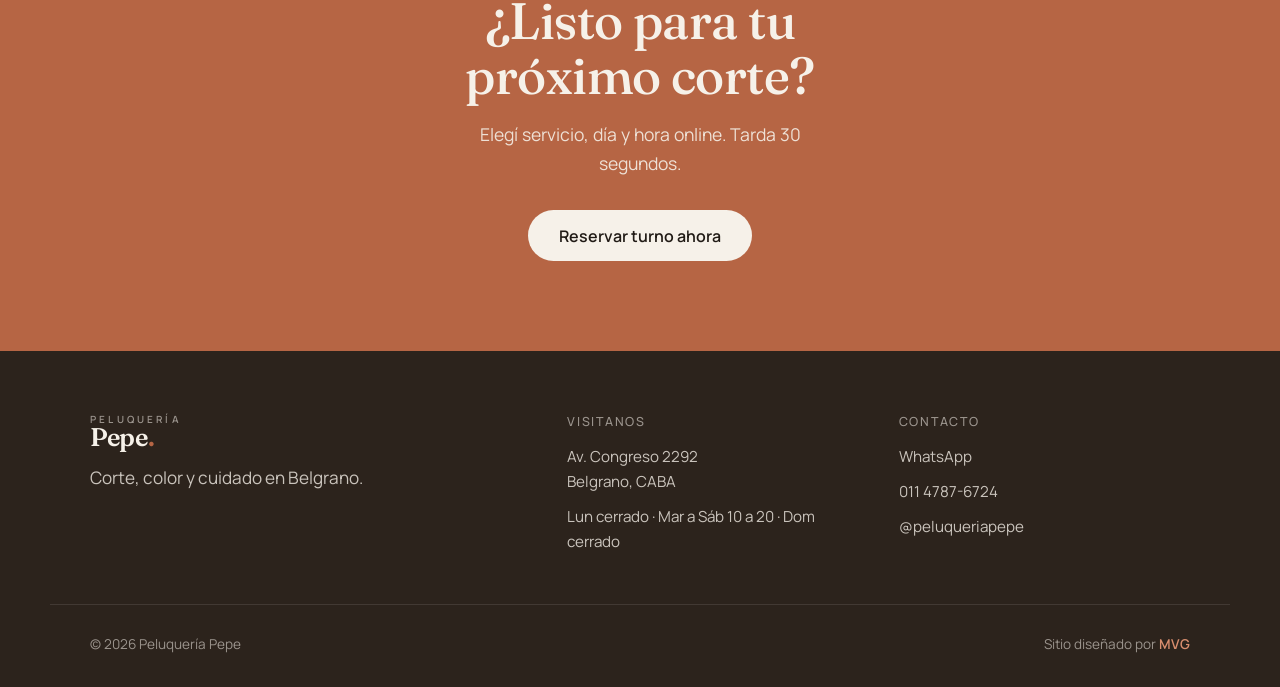
==== commit bd1f16d1: "Sistema de turnos demo: wizard de reservas, panel admin/POS y config por negocio - turnos.html: rese" ====
--- a/index.html
+++ b/index.html
@@ -17,6 +17,10 @@
   <link href="https://fonts.googleapis.com/css2?family=Fraunces:ital,opsz,wght@0,9..144,400;0,9..144,500;0,9..144,600;0,9..144,700;1,9..144,400&family=Manrope:wght@400;500;600;700&display=swap" rel="stylesheet" />
 
   <link rel="stylesheet" href="styles.css" />
+
+  <!-- Config del negocio + tema (sincrónico para pintar la paleta antes del render) -->
+  <script src="config.js"></script>
+  <script src="app/theme.js"></script>
 </head>
 <body>
   <a class="skip-link" href="#servicios">Saltar al contenido</a>
@@ -25,8 +29,8 @@
   <header class="site-header" id="top" data-header>
     <div class="container header__inner">
       <a class="brand" href="#top" aria-label="Peluquería Pepe, inicio">
-        <span class="brand__over">Peluquería</span>
-        <span class="brand__name">Pepe</span>
+        <span class="brand__over" data-cfg="business.over">Peluquería</span>
+        <span class="brand__name" data-cfg="business.name">Pepe</span>
       </a>
 
       <nav class="nav" aria-label="Principal">
@@ -38,7 +42,7 @@
         </ul>
       </nav>
 
-      <a class="btn btn--solid header__cta" href="#" data-wa>
+      <a class="btn btn--solid header__cta" href="#" data-wa data-book data-book-label="Reservar turno">
         <svg class="ico" viewBox="0 0 24 24" aria-hidden="true"><path d="M.057 24l1.687-6.163a11.867 11.867 0 01-1.587-5.946C.16 5.335 5.495 0 12.05 0a11.82 11.82 0 018.413 3.488 11.824 11.824 0 013.48 8.414c-.003 6.557-5.338 11.892-11.893 11.892a11.9 11.9 0 01-5.688-1.448L.057 24zm6.597-3.807c1.676.995 3.276 1.591 5.392 1.592 5.448 0 9.886-4.434 9.889-9.885.002-5.462-4.415-9.89-9.881-9.892-5.452 0-9.887 4.434-9.889 9.884a9.86 9.86 0 001.51 5.26l-.999 3.648 3.978-.607zm11.387-5.464c-.074-.124-.272-.198-.57-.347-.297-.149-1.758-.868-2.031-.967-.272-.099-.47-.149-.669.149-.198.297-.768.967-.941 1.165-.173.198-.347.223-.644.074-.297-.149-1.255-.462-2.39-1.475-.883-.788-1.48-1.761-1.653-2.059-.173-.297-.018-.458.13-.606.134-.133.297-.347.446-.521.151-.172.2-.296.3-.495.099-.198.05-.372-.025-.521-.075-.148-.669-1.611-.916-2.206-.242-.579-.487-.501-.669-.51l-.57-.01c-.198 0-.52.074-.792.372s-1.04 1.016-1.04 2.479 1.065 2.876 1.213 3.074c.149.198 2.095 3.2 5.076 4.487.709.306 1.263.489 1.694.625.712.227 1.36.195 1.872.118.571-.085 1.758-.719 2.006-1.413.248-.695.248-1.29.173-1.414z"/></svg>
         Reservar
       </a>
@@ -56,7 +60,7 @@
         <li><a href="#nosotros">Nosotros</a></li>
         <li><a href="#visitanos">Visitanos</a></li>
       </ul>
-      <a class="btn btn--solid btn--block" href="#" data-wa>Reservar turno por WhatsApp</a>
+      <a class="btn btn--solid btn--block" href="#" data-wa data-book data-book-label="Reservar turno online">Reservar turno por WhatsApp</a>
     </div>
   </header>
 
@@ -72,11 +76,11 @@
             dos peluqueros de oficio, con la confianza de más de 400 vecinos que ya los eligen.
           </p>
           <div class="hero__actions">
-            <a class="btn btn--solid btn--lg" href="#" data-wa data-msg="Hola Pepe! Quería reservar un turno.">Reservar por WhatsApp</a>
+            <a class="btn btn--solid btn--lg" href="#" data-wa data-book data-book-label="Reservar turno online" data-msg="Hola Pepe! Quería reservar un turno.">Reservar por WhatsApp</a>
             <a class="btn btn--ghost btn--lg" href="#servicios">Ver servicios</a>
           </div>
           <ul class="proof">
-            <li><strong>4,8 ★</strong> en Google · 402 reseñas</li>
+            <li><strong><span data-cfg="business.rating.score">4,8</span> ★</strong> en Google · <span data-cfg="business.rating.count">402</span> reseñas</li>
             <li><span class="dot" aria-hidden="true"></span> A pasos de Av. Cabildo</li>
           </ul>
         </div>
@@ -105,8 +109,8 @@
           </p>
         </header>
 
-        <!-- Menú de ejemplo para una peluquería clásica. Ajustá los servicios reales con Héctor y Pilo. -->
-        <ul class="services">
+        <!-- Los servicios se renderizan desde config.js (main.js). Este HTML queda como fallback sin JS. -->
+        <ul class="services" data-services>
           <li class="service-card reveal">
             <h3>Corte de caballero</h3>
             <p>Clásico o moderno, máquina y tijera. Como te gusta, prolijo y listo en el momento.</p>
@@ -134,7 +138,7 @@
         </ul>
 
         <p class="services__note reveal">
-          ¿Querés saber precios o si hay lugar hoy? <a href="#" data-wa data-msg="Hola Pepe! Quería consultar precios y disponibilidad.">Escribinos por WhatsApp</a> o llamanos al <a href="tel:+541147876724">011 4787-6724</a>.
+          ¿Querés saber precios o si hay lugar hoy? <a href="#" data-wa data-msg="Hola Pepe! Quería consultar precios y disponibilidad.">Escribinos por WhatsApp</a> o llamanos al <a href="tel:+541147876724" data-cfg-tel>011 4787-6724</a>.
         </p>
       </div>
     </section>
@@ -218,30 +222,32 @@
           <p class="eyebrow">Pasá a vernos</p>
           <h2 class="section__title">Visitanos en Belgrano</h2>
 
-          <dl class="hours">
+          <!-- Los horarios se renderizan desde config.js (main.js). Este HTML queda como fallback sin JS. -->
+          <dl class="hours" data-hours>
             <div><dt>Lunes</dt><dd>Cerrado</dd></div>
             <div><dt>Martes a Sábado</dt><dd>10:00 a 20:00</dd></div>
             <div><dt>Domingo</dt><dd>Cerrado</dd></div>
           </dl>
 
           <address class="visit__address">
-            <strong>Av. Congreso 2292</strong><br>
-            Belgrano, CABA (C1428BVH)<br>
-            Tel: <a href="tel:+541147876724">011 4787-6724</a>
+            <strong data-cfg="business.address.street">Av. Congreso 2292</strong><br>
+            <span data-cfg-area>Belgrano, CABA (C1428BVH)</span><br>
+            Tel: <a href="tel:+541147876724" data-cfg-tel>011 4787-6724</a>
           </address>
 
           <div class="visit__actions">
-            <a class="btn btn--solid" href="#" data-wa data-msg="Hola Pepe! Quería reservar un turno.">Reservar por WhatsApp</a>
-            <a class="btn btn--ghost" href="tel:+541147876724">Llamar</a>
-            <a class="btn btn--ghost" href="https://www.google.com/maps/search/Peluquer%C3%ADa+Pepe+Av.+Congreso+2292+CABA" target="_blank" rel="noopener">Cómo llegar</a>
+            <a class="btn btn--solid" href="#" data-wa data-book data-book-label="Reservar turno" data-msg="Hola Pepe! Quería reservar un turno.">Reservar por WhatsApp</a>
+            <a class="btn btn--ghost" href="tel:+541147876724" data-cfg-tel-href>Llamar</a>
+            <a class="btn btn--ghost" href="https://www.google.com/maps/search/Peluquer%C3%ADa+Pepe+Av.+Congreso+2292+CABA" data-cfg-maps target="_blank" rel="noopener">Cómo llegar</a>
           </div>
         </div>
 
         <div class="visit__map reveal">
           <!-- Embed sin API key. Reemplazá la dirección en el query "q=" por la real. -->
           <iframe
-            title="Ubicación de Peluquería Pepe en el mapa"
+            title="Ubicación en el mapa"
             src="https://www.google.com/maps?q=Av.+Congreso+2292,+CABA&output=embed"
+            data-cfg-map
             loading="lazy"
             referrerpolicy="no-referrer-when-downgrade"></iframe>
         </div>
@@ -252,8 +258,8 @@
     <section class="cta">
       <div class="container cta__inner reveal">
         <h2 class="cta__title">¿Listo para tu próximo corte?</h2>
-        <p class="cta__lead">Reservá tu turno en 30 segundos. Te respondemos por WhatsApp.</p>
-        <a class="btn btn--solid btn--lg" href="#" data-wa data-msg="Hola Pepe! Quería reservar un turno.">Reservar turno ahora</a>
+        <p class="cta__lead" data-book-alt="Elegí servicio, día y hora online. Tarda 30 segundos.">Reservá tu turno en 30 segundos. Te respondemos por WhatsApp.</p>
+        <a class="btn btn--solid btn--lg" href="#" data-wa data-book data-book-label="Reservar turno ahora" data-msg="Hola Pepe! Quería reservar un turno.">Reservar turno ahora</a>
       </div>
     </section>
   </main>
@@ -263,21 +269,21 @@
     <div class="container footer__grid">
       <div>
         <span class="brand brand--footer">
-          <span class="brand__over">Peluquería</span>
-          <span class="brand__name">Pepe</span>
+          <span class="brand__over" data-cfg="business.over">Peluquería</span>
+          <span class="brand__name" data-cfg="business.name">Pepe</span>
         </span>
-        <p class="footer__tag">Corte, color y cuidado en Belgrano.</p>
+        <p class="footer__tag" data-cfg="business.tagline">Corte, color y cuidado en Belgrano.</p>
       </div>
       <div class="footer__col">
         <h4>Visitanos</h4>
-        <p>Av. Congreso 2292<br>Belgrano, CABA</p>
-        <p>Mar a Sáb 10 a 20 · Dom y Lun cerrado</p>
+        <p><span data-cfg="business.address.street">Av. Congreso 2292</span><br><span data-cfg="business.address.area">Belgrano, CABA</span></p>
+        <p data-cfg-hours-short>Mar a Sáb 10 a 20 · Dom y Lun cerrado</p>
       </div>
       <div class="footer__col">
         <h4>Contacto</h4>
         <p><a href="#" data-wa>WhatsApp</a></p>
-        <p><a href="tel:+541147876724">011 4787-6724</a></p>
-        <p><a href="https://instagram.com" target="_blank" rel="noopener">@peluqueriapepe</a></p>
+        <p><a href="tel:+541147876724" data-cfg-tel>011 4787-6724</a></p>
+        <p><a href="https://instagram.com" data-cfg-ig target="_blank" rel="noopener">@peluqueriapepe</a></p>
       </div>
     </div>
     <div class="container footer__bottom">
--- a/styles.css
+++ b/styles.css
@@ -234,6 +234,7 @@
 }
 .service-card h3 { font-size: 1.4rem; margin: 1.4rem 0 .6rem; }
 .service-card p { color: var(--muted); font-size: .98rem; }
+.service-card__meta { margin-top: .8rem; color: var(--clay-deep); font-weight: 600; font-size: .92rem; }
 .service-card:hover { transform: translateY(-4px); box-shadow: var(--shadow-md); border-color: transparent; }
 .service-card:hover::before { width: 44px; }
 .services__note { margin-top: 2.25rem; color: var(--muted); }
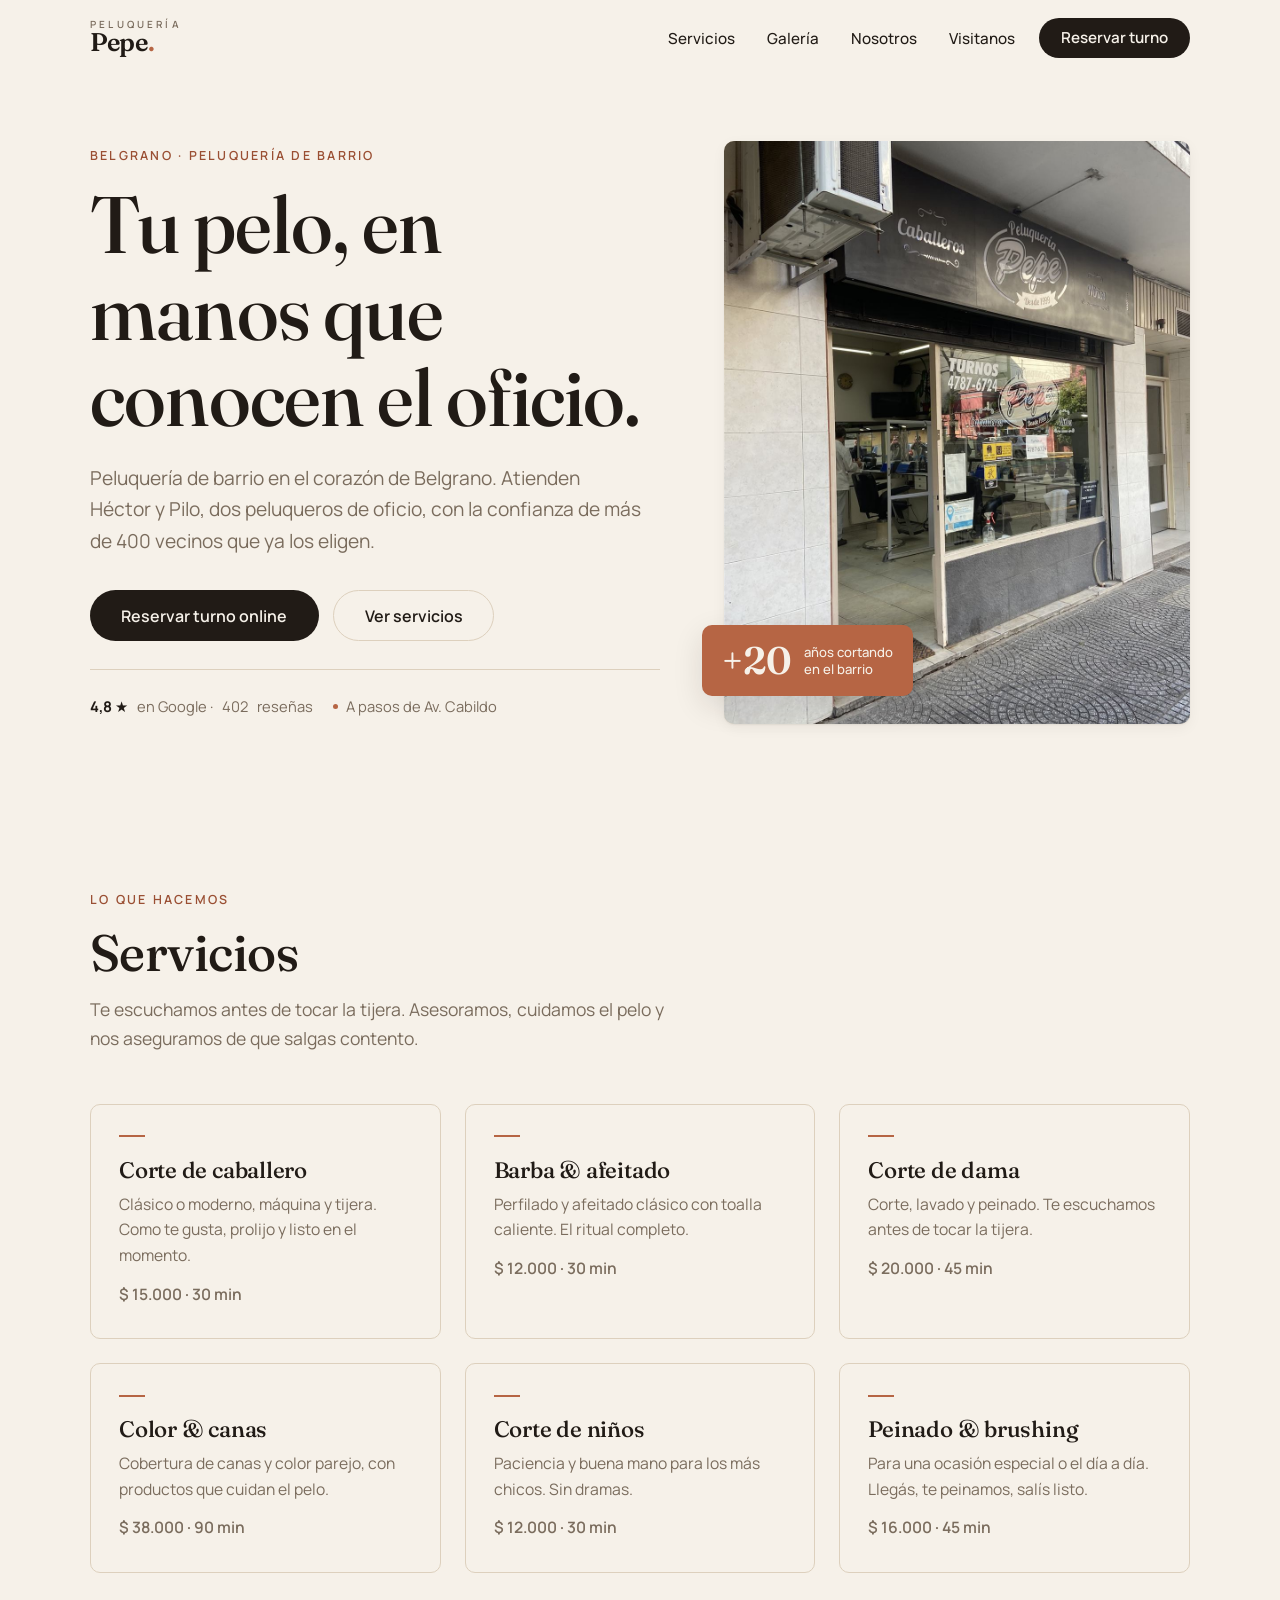
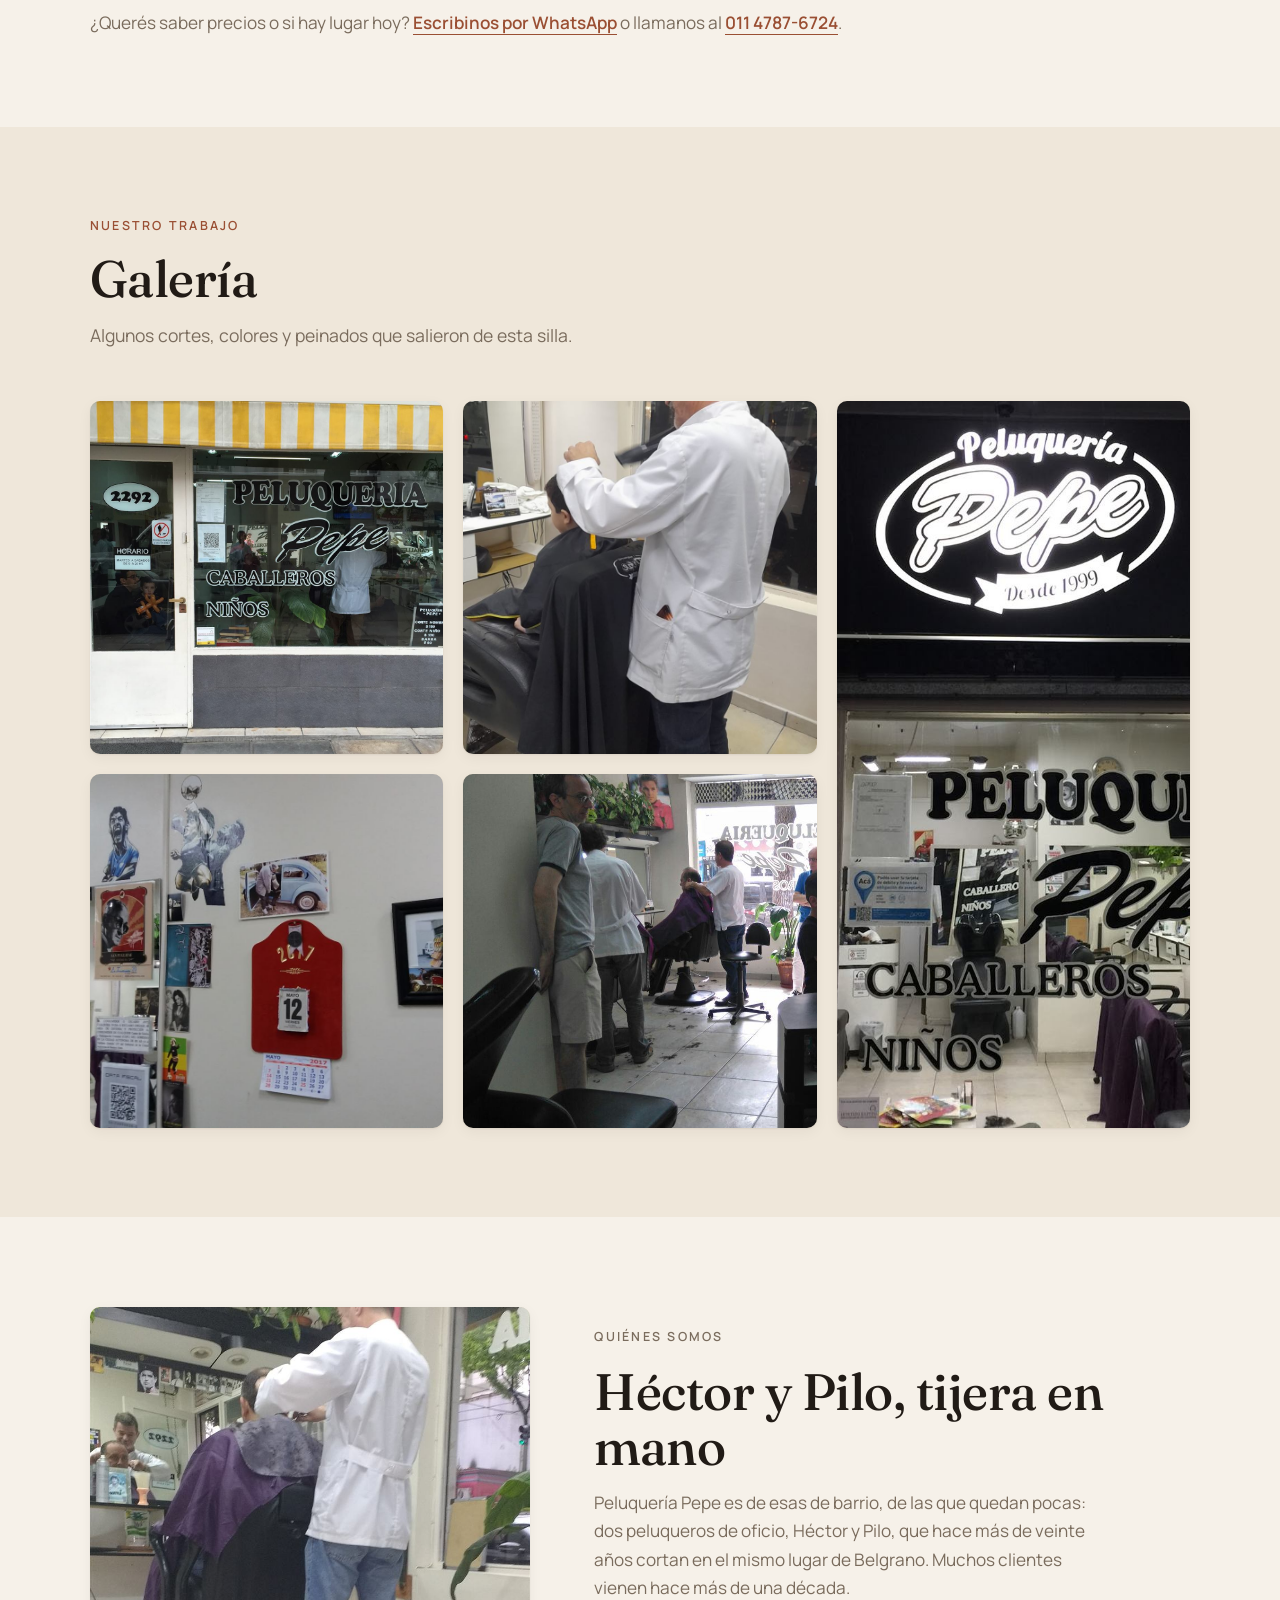
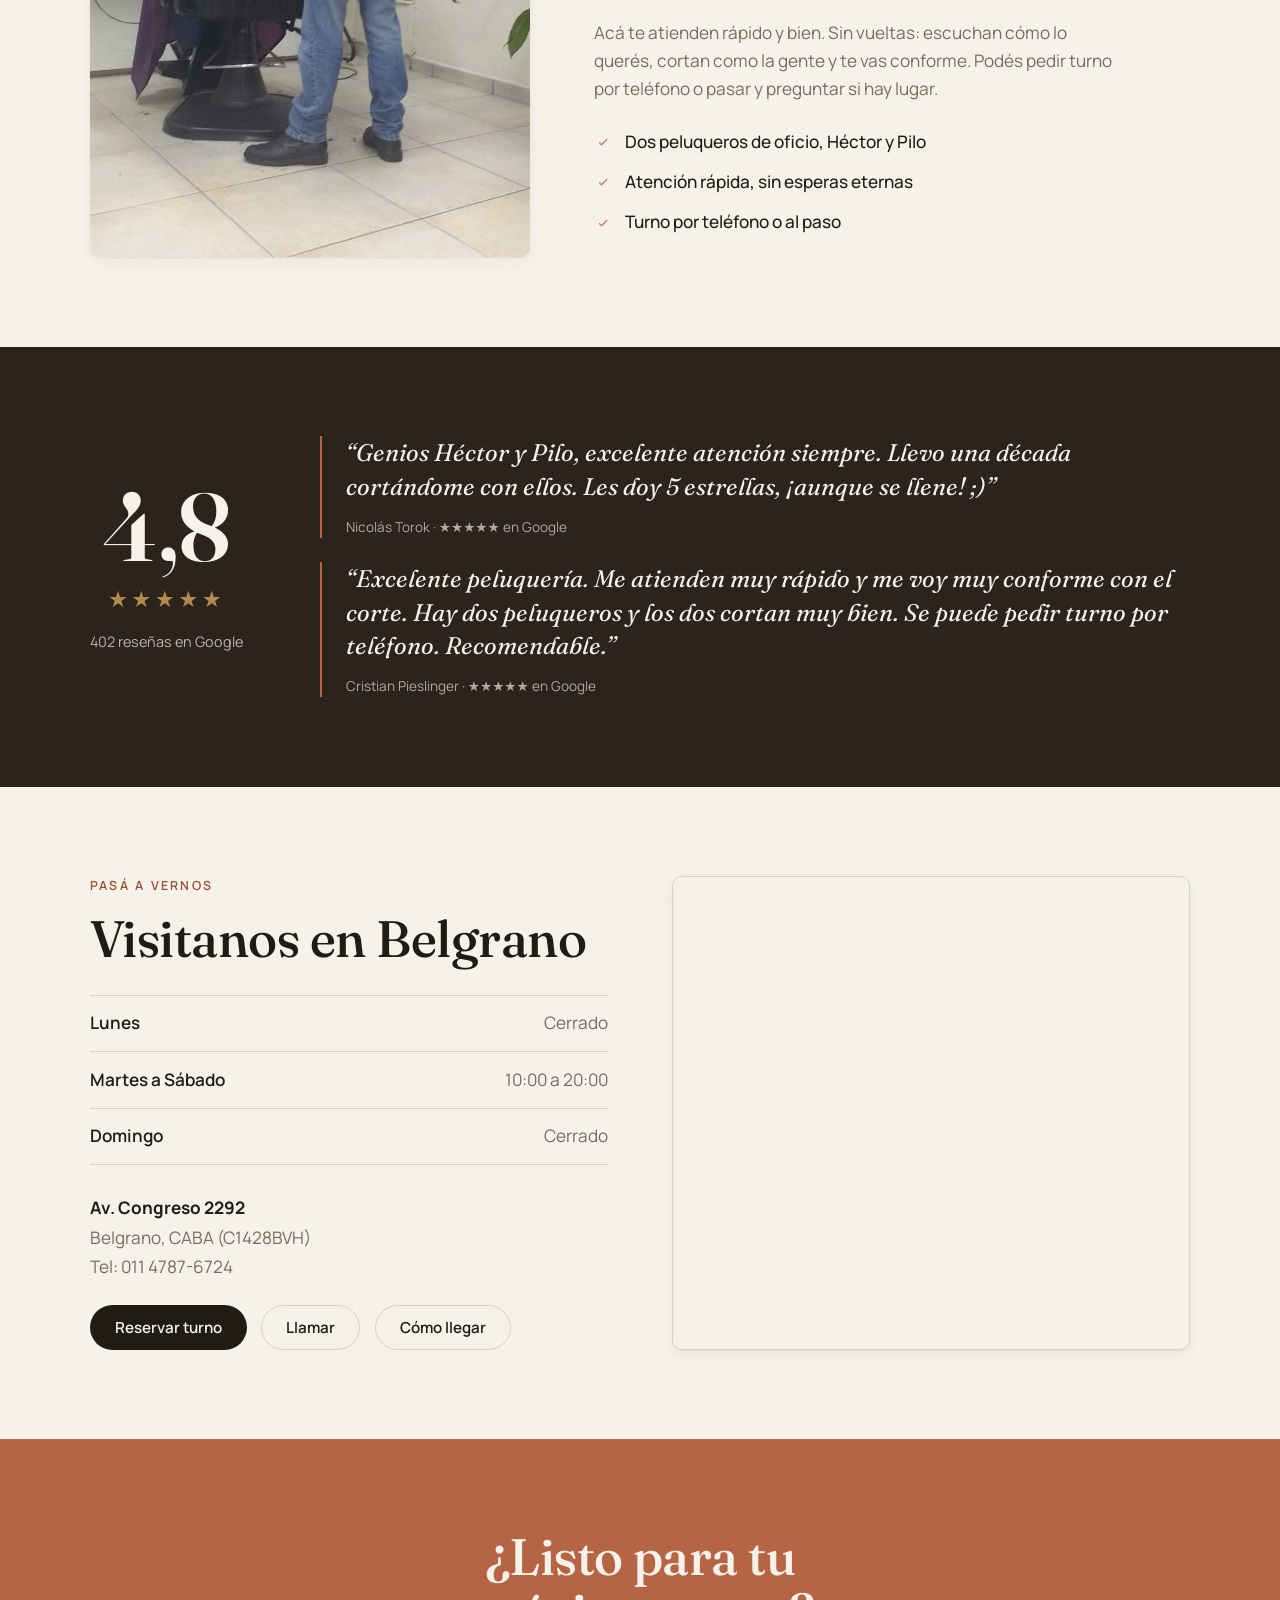
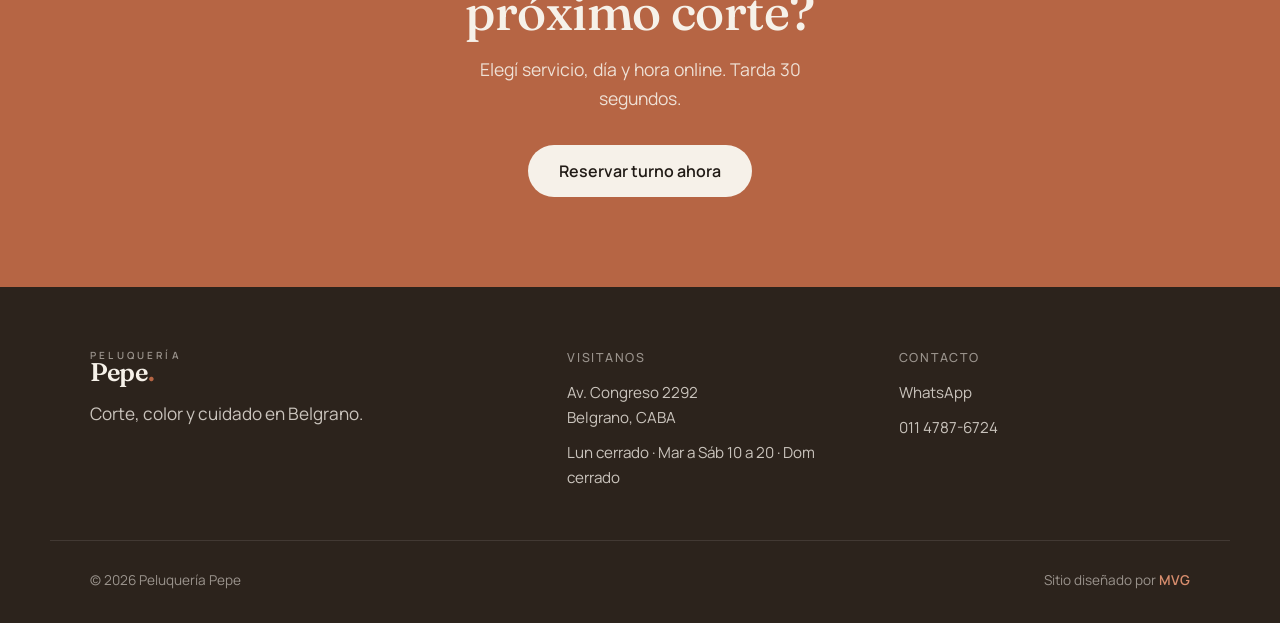
==== commit f642be00: "Fotos reales del local desde el perfil de Google Maps (hero, galeria y nosotros) - 7 fotos optimizad" ====
--- a/index.html
+++ b/index.html
@@ -86,8 +86,9 @@
         </div>
 
         <div class="hero__media reveal" data-reveal-delay="1">
-          <figure class="frame frame--tall ph ph--a" data-photo="Foto del local / un corte terminado (vertical)">
-            <figcaption>Reemplazar por una foto real del local</figcaption>
+          <!-- Fotos del perfil de Google del negocio (autores en LEEME.md). Para la versión final pedir OK o fotos propias. -->
+          <figure class="frame frame--tall">
+            <img src="assets/fachada.jpg" alt="Frente de Peluquería Pepe en Av. Congreso 2292, con el cartel desde 1999" />
           </figure>
           <div class="hero__badge">
             <span class="hero__badge-num">+20</span>
@@ -153,14 +154,12 @@
         </header>
 
         <div class="gallery">
-          <figure class="frame ph ph--b" data-photo="Corte / color 1"><figcaption>Foto 1</figcaption></figure>
-          <figure class="frame ph ph--c" data-photo="Corte / color 2"><figcaption>Foto 2</figcaption></figure>
-          <figure class="frame frame--wide ph ph--a" data-photo="Foto del salón / equipo"><figcaption>El salón</figcaption></figure>
-          <figure class="frame ph ph--c" data-photo="Corte / color 3"><figcaption>Foto 3</figcaption></figure>
-          <figure class="frame ph ph--b" data-photo="Corte / color 4"><figcaption>Foto 4</figcaption></figure>
-        </div>
-
-        <p class="services__note reveal">Mejor que esto: pediles 5 o 6 fotos de su Instagram y reemplazá estos cuadros.</p>
+          <figure class="frame"><img src="assets/vidriera.jpg" alt="Vidriera de la peluquería con el toldo amarillo sobre Av. Congreso" /></figure>
+          <figure class="frame"><img src="assets/secando.jpg" alt="Peinado y secado, tijera en mano" /></figure>
+          <figure class="frame frame--wide"><img src="assets/salon-noche.jpg" alt="El salón de noche, con el cartel de Peluquería Pepe iluminado" /></figure>
+          <figure class="frame"><img src="assets/pared.jpg" alt="La pared del local, con recortes e historia del barrio" /></figure>
+          <figure class="frame"><img src="assets/interior.jpg" alt="El interior del local, un corte en la silla clásica" /></figure>
+        </div>
       </div>
     </section>
 
@@ -168,8 +167,8 @@
     <section class="section" id="nosotros">
       <div class="container about">
         <div class="about__media reveal">
-          <figure class="frame frame--tall ph ph--c" data-photo="Retrato de Pepe / el equipo">
-            <figcaption>Foto del dueño o del equipo</figcaption>
+          <figure class="frame frame--tall">
+            <img src="assets/cortando.jpg" alt="Uno de los peluqueros, de guardapolvo blanco, cortando en el salón" />
           </figure>
         </div>
         <div class="about__copy reveal">
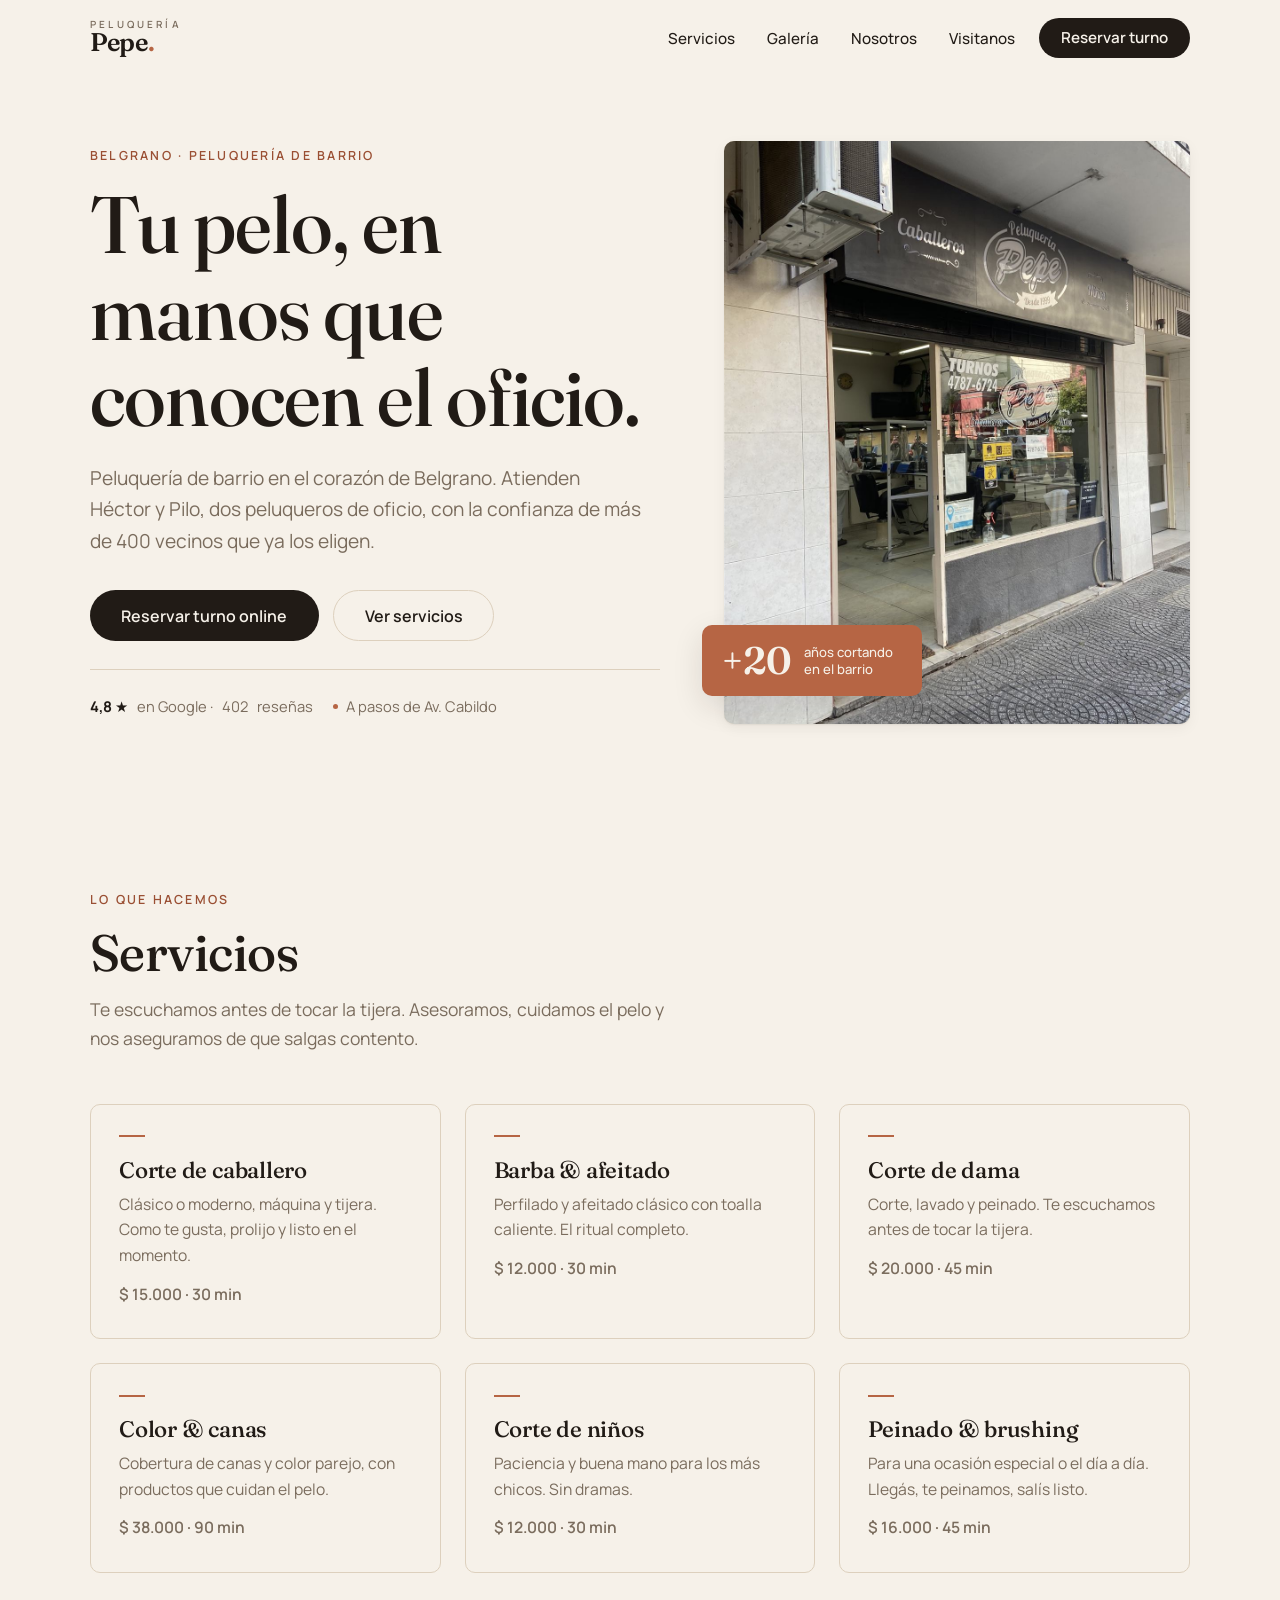
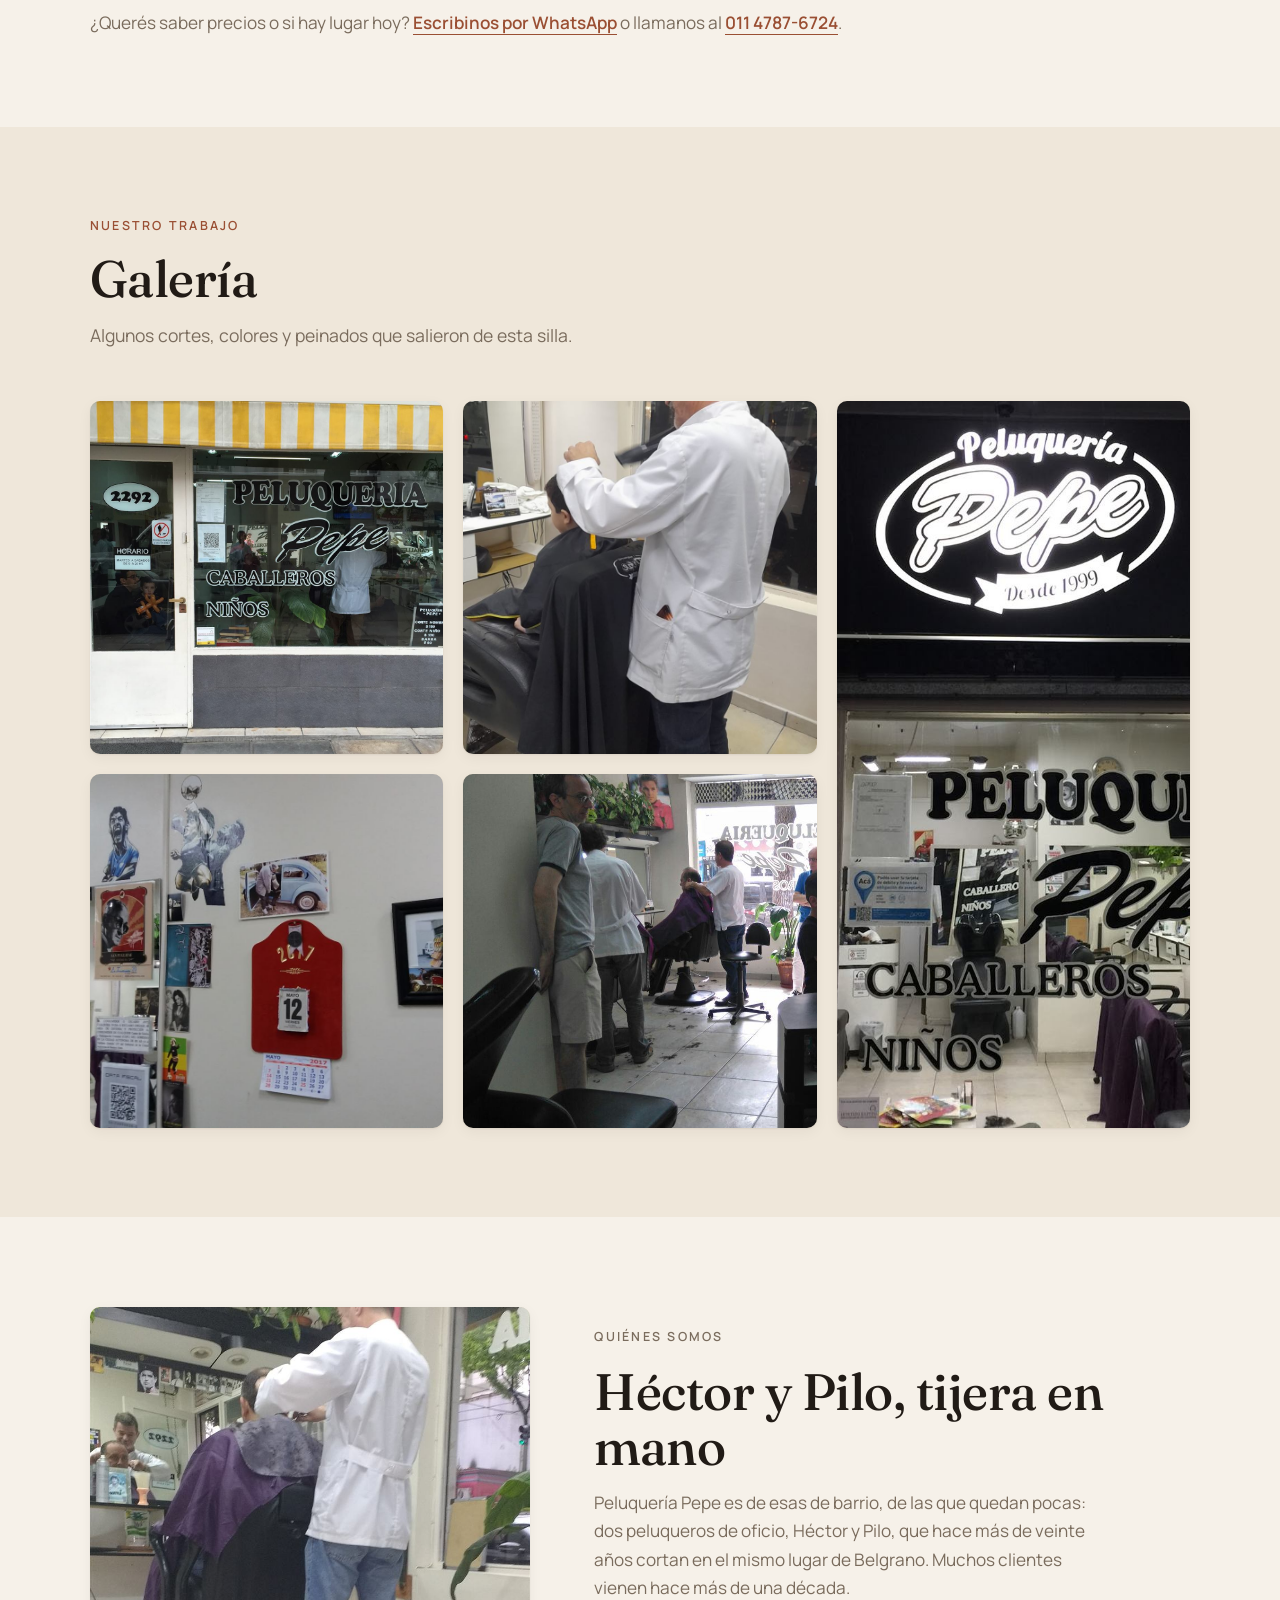
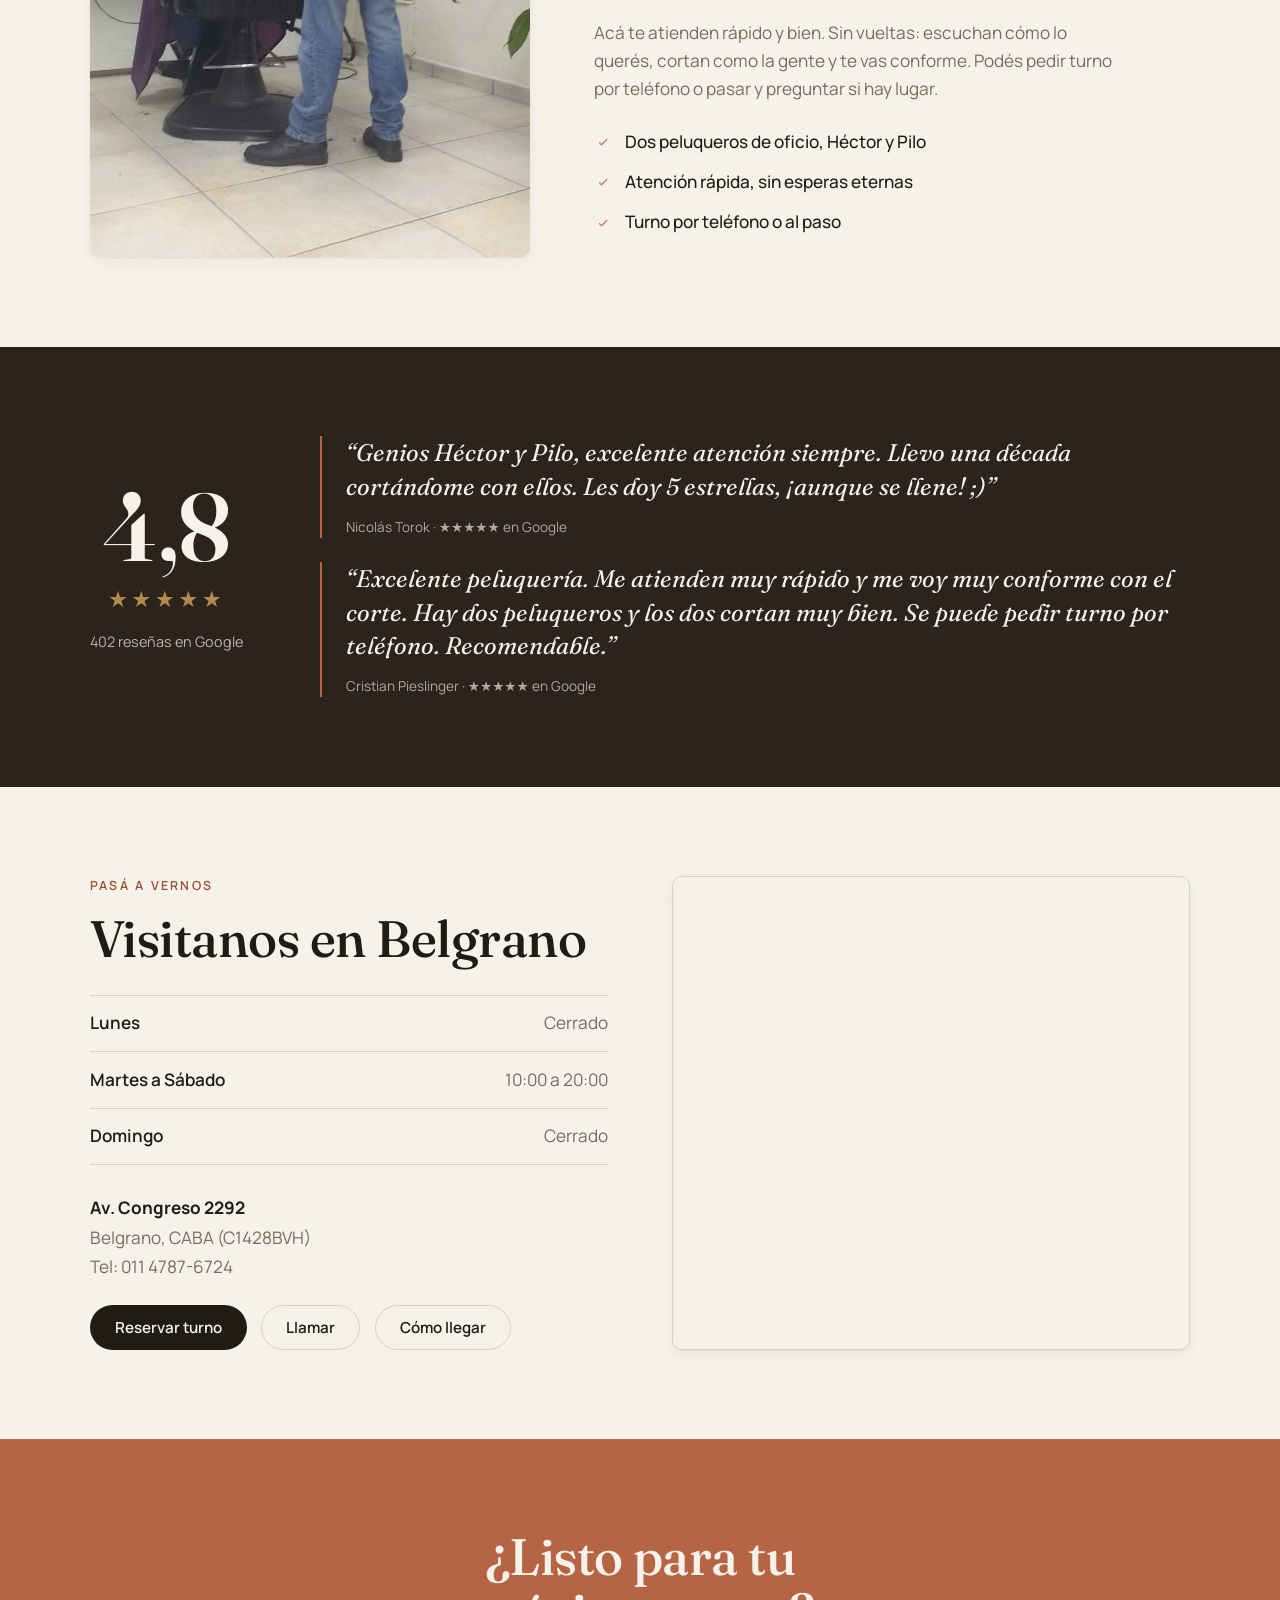
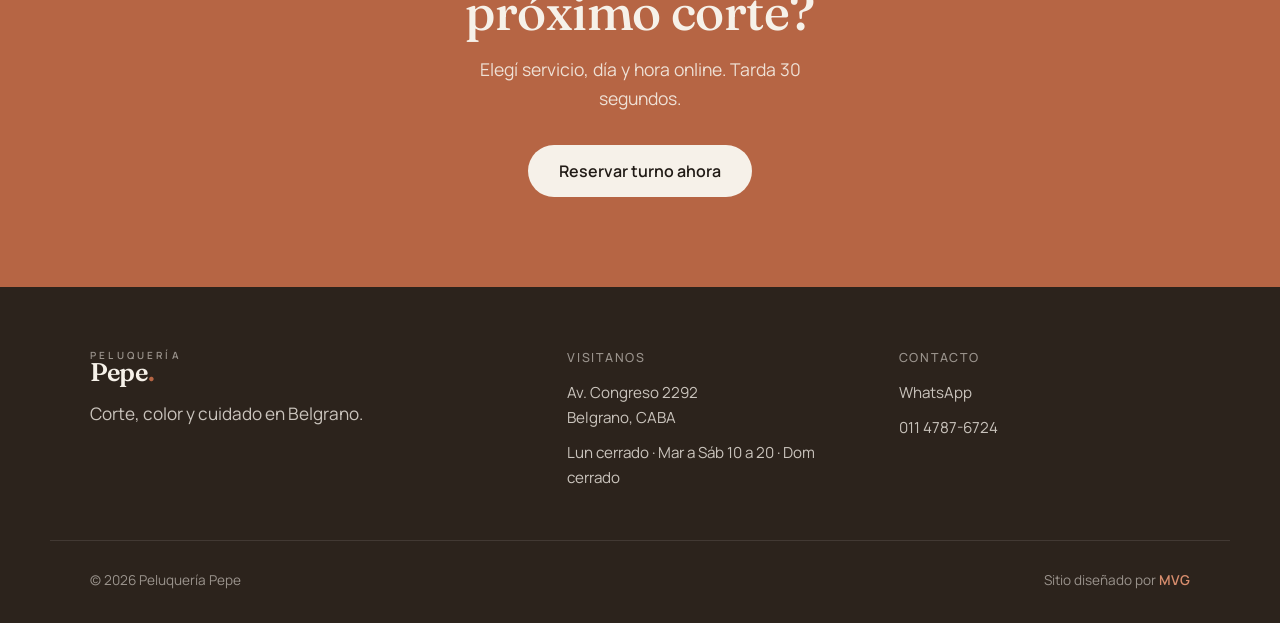
==== commit 405c3454: "Demo multi-negocio: configs por negocio, switcher negocios.html y contenido config-driven - negocios" ====
--- a/index.html
+++ b/index.html
@@ -18,8 +18,24 @@
 
   <link rel="stylesheet" href="styles.css" />
 
-  <!-- Config del negocio + tema (sincrónico para pintar la paleta antes del render) -->
-  <script src="config.js"></script>
+  <!-- Negocios del demo (Lista A) + selección del activo + tema.
+       Sincrónico para pintar la paleta antes del render. -->
+  <script src="negocios/coco-buenos-aires.js"></script>
+  <script src="negocios/peluqueria-pepe.js"></script>
+  <script src="negocios/cosa-de-mujeres.js"></script>
+  <script src="negocios/byron-masoterapia.js"></script>
+  <script src="negocios/veterinaria-ryb.js"></script>
+  <script src="negocios/veterinaria-aurora.js"></script>
+  <script src="negocios/paorelia.js"></script>
+  <script src="negocios/lumina-depilacion.js"></script>
+  <script src="negocios/peluqueria-ezeangel.js"></script>
+  <script src="negocios/veterinaria-janpu.js"></script>
+  <script src="negocios/lolitas-nails.js"></script>
+  <script src="negocios/lo-de-nelly.js"></script>
+  <script src="negocios/pilates-line.js"></script>
+  <script src="negocios/odontologia-roma.js"></script>
+  <script src="negocios/daniel-fraga.js"></script>
+  <script src="app/biz.js"></script>
   <script src="app/theme.js"></script>
 </head>
 <body>
@@ -69,30 +85,30 @@
     <section class="hero">
       <div class="container hero__grid">
         <div class="hero__copy reveal">
-          <p class="eyebrow">Belgrano · Peluquería de barrio</p>
-          <h1 class="hero__title">Tu pelo, en manos que conocen el&nbsp;oficio.</h1>
-          <p class="hero__lead">
+          <p class="eyebrow" data-cfg="content.hero.eyebrow">Belgrano · Peluquería de barrio</p>
+          <h1 class="hero__title" data-cfg="content.hero.title">Tu pelo, en manos que conocen el&nbsp;oficio.</h1>
+          <p class="hero__lead" data-cfg="content.hero.lead">
             Peluquería de barrio en el corazón de Belgrano. Atienden Héctor y Pilo,
             dos peluqueros de oficio, con la confianza de más de 400 vecinos que ya los eligen.
           </p>
           <div class="hero__actions">
-            <a class="btn btn--solid btn--lg" href="#" data-wa data-book data-book-label="Reservar turno online" data-msg="Hola Pepe! Quería reservar un turno.">Reservar por WhatsApp</a>
+            <a class="btn btn--solid btn--lg" href="#" data-wa data-book data-book-label="Reservar turno online">Reservar por WhatsApp</a>
             <a class="btn btn--ghost btn--lg" href="#servicios">Ver servicios</a>
           </div>
           <ul class="proof">
             <li><strong><span data-cfg="business.rating.score">4,8</span> ★</strong> en Google · <span data-cfg="business.rating.count">402</span> reseñas</li>
-            <li><span class="dot" aria-hidden="true"></span> A pasos de Av. Cabildo</li>
+            <li><span class="dot" aria-hidden="true"></span> <span data-cfg="content.hero.proof2">A pasos de Av. Cabildo</span></li>
           </ul>
         </div>
 
         <div class="hero__media reveal" data-reveal-delay="1">
-          <!-- Fotos del perfil de Google del negocio (autores en LEEME.md). Para la versión final pedir OK o fotos propias. -->
+          <!-- Fotos del perfil de Google de cada negocio (autores en LEEME.md). Para la versión final pedir OK o fotos propias. -->
           <figure class="frame frame--tall">
-            <img src="assets/fachada.jpg" alt="Frente de Peluquería Pepe en Av. Congreso 2292, con el cartel desde 1999" />
+            <img data-hero-photo src="assets/peluqueria-pepe/fachada.jpg" alt="Frente de Peluquería Pepe en Av. Congreso 2292, con el cartel desde 1999" />
           </figure>
           <div class="hero__badge">
-            <span class="hero__badge-num">+20</span>
-            <span class="hero__badge-label">años cortando<br>en el barrio</span>
+            <span class="hero__badge-num" data-cfg="content.hero.badgeNum">+20</span>
+            <span class="hero__badge-label" data-cfg="content.hero.badgeLabel">años cortando en el barrio</span>
           </div>
         </div>
       </div>
@@ -104,7 +120,7 @@
         <header class="section__head reveal">
           <p class="eyebrow">Lo que hacemos</p>
           <h2 class="section__title">Servicios</h2>
-          <p class="section__intro">
+          <p class="section__intro" data-cfg="content.servicesIntro">
             Te escuchamos antes de tocar la tijera. Asesoramos, cuidamos el pelo
             y nos aseguramos de que salgas contento.
           </p>
@@ -139,7 +155,7 @@
         </ul>
 
         <p class="services__note reveal">
-          ¿Querés saber precios o si hay lugar hoy? <a href="#" data-wa data-msg="Hola Pepe! Quería consultar precios y disponibilidad.">Escribinos por WhatsApp</a> o llamanos al <a href="tel:+541147876724" data-cfg-tel>011 4787-6724</a>.
+          ¿Querés saber precios o si hay lugar hoy? <a href="#" data-wa>Escribinos por WhatsApp</a> o llamanos al <a href="tel:+541147876724" data-cfg-tel>011 4787-6724</a>.
         </p>
       </div>
     </section>
@@ -150,16 +166,11 @@
         <header class="section__head reveal">
           <p class="eyebrow">Nuestro trabajo</p>
           <h2 class="section__title">Galería</h2>
-          <p class="section__intro">Algunos cortes, colores y peinados que salieron de esta silla.</p>
+          <p class="section__intro" data-cfg="content.gallery.intro">Algunos cortes, colores y peinados que salieron de esta silla.</p>
         </header>
 
-        <div class="gallery">
-          <figure class="frame"><img src="assets/vidriera.jpg" alt="Vidriera de la peluquería con el toldo amarillo sobre Av. Congreso" /></figure>
-          <figure class="frame"><img src="assets/secando.jpg" alt="Peinado y secado, tijera en mano" /></figure>
-          <figure class="frame frame--wide"><img src="assets/salon-noche.jpg" alt="El salón de noche, con el cartel de Peluquería Pepe iluminado" /></figure>
-          <figure class="frame"><img src="assets/pared.jpg" alt="La pared del local, con recortes e historia del barrio" /></figure>
-          <figure class="frame"><img src="assets/interior.jpg" alt="El interior del local, un corte en la silla clásica" /></figure>
-        </div>
+        <!-- Las fotos se renderizan desde el config del negocio activo (main.js). -->
+        <div class="gallery" data-gallery></div>
       </div>
     </section>
 
@@ -168,23 +179,25 @@
       <div class="container about">
         <div class="about__media reveal">
           <figure class="frame frame--tall">
-            <img src="assets/cortando.jpg" alt="Uno de los peluqueros, de guardapolvo blanco, cortando en el salón" />
+            <img data-about-photo src="assets/peluqueria-pepe/cortando.jpg" alt="Uno de los peluqueros, de guardapolvo blanco, cortando en el salón" />
           </figure>
         </div>
         <div class="about__copy reveal">
           <p class="eyebrow">Quiénes somos</p>
-          <h2 class="section__title">Héctor y Pilo, tijera en mano</h2>
-          <p>
-            Peluquería Pepe es de esas de barrio, de las que quedan pocas: dos peluqueros
-            de oficio, Héctor y Pilo, que hace más de veinte años cortan en el mismo lugar
-            de Belgrano. Muchos clientes vienen hace más de una década.
-          </p>
-          <p>
-            Acá te atienden rápido y bien. Sin vueltas: escuchan cómo lo querés, cortan
-            como la gente y te vas conforme. Podés pedir turno por teléfono o pasar
-            y preguntar si hay lugar.
-          </p>
-          <ul class="checklist">
+          <h2 class="section__title" data-cfg="content.about.title">Héctor y Pilo, tijera en mano</h2>
+          <div data-about-paragraphs>
+            <p>
+              Peluquería Pepe es de esas de barrio, de las que quedan pocas: dos peluqueros
+              de oficio, Héctor y Pilo, que hace más de veinte años cortan en el mismo lugar
+              de Belgrano. Muchos clientes vienen hace más de una década.
+            </p>
+            <p>
+              Acá te atienden rápido y bien. Sin vueltas: escuchan cómo lo querés, cortan
+              como la gente y te vas conforme. Podés pedir turno por teléfono o pasar
+              y preguntar si hay lugar.
+            </p>
+          </div>
+          <ul class="checklist" data-about-checklist>
             <li>Dos peluqueros de oficio, Héctor y Pilo</li>
             <li>Atención rápida, sin esperas eternas</li>
             <li>Turno por teléfono o al paso</li>
@@ -197,11 +210,12 @@
     <section class="section section--dark" id="resenas">
       <div class="container reviews">
         <div class="reviews__score reveal">
-          <span class="reviews__rating">4,8</span>
+          <span class="reviews__rating" data-cfg="business.rating.score">4,8</span>
           <span class="reviews__stars" aria-hidden="true">★★★★★</span>
-          <span class="reviews__count">402 reseñas en Google</span>
-        </div>
-        <div class="reviews__quotes">
+          <span class="reviews__count"><span data-cfg="business.rating.count">402</span> reseñas en Google</span>
+        </div>
+        <!-- Reseñas reales del negocio activo, desde su config (main.js). -->
+        <div class="reviews__quotes" data-reviews>
           <blockquote class="reveal">
             <p>“Genios Héctor y Pilo, excelente atención siempre. Llevo una década cortándome con ellos. Les doy 5 estrellas, ¡aunque se llene! ;)”</p>
             <cite>Nicolás Torok · ★★★★★ en Google</cite>
@@ -219,7 +233,7 @@
       <div class="container visit">
         <div class="visit__info reveal">
           <p class="eyebrow">Pasá a vernos</p>
-          <h2 class="section__title">Visitanos en Belgrano</h2>
+          <h2 class="section__title" data-cfg="content.visitTitle">Visitanos en Belgrano</h2>
 
           <!-- Los horarios se renderizan desde config.js (main.js). Este HTML queda como fallback sin JS. -->
           <dl class="hours" data-hours>
@@ -235,7 +249,7 @@
           </address>
 
           <div class="visit__actions">
-            <a class="btn btn--solid" href="#" data-wa data-book data-book-label="Reservar turno" data-msg="Hola Pepe! Quería reservar un turno.">Reservar por WhatsApp</a>
+            <a class="btn btn--solid" href="#" data-wa data-book data-book-label="Reservar turno">Reservar por WhatsApp</a>
             <a class="btn btn--ghost" href="tel:+541147876724" data-cfg-tel-href>Llamar</a>
             <a class="btn btn--ghost" href="https://www.google.com/maps/search/Peluquer%C3%ADa+Pepe+Av.+Congreso+2292+CABA" data-cfg-maps target="_blank" rel="noopener">Cómo llegar</a>
           </div>
@@ -256,9 +270,9 @@
     <!-- ===================== CTA FINAL ===================== -->
     <section class="cta">
       <div class="container cta__inner reveal">
-        <h2 class="cta__title">¿Listo para tu próximo corte?</h2>
-        <p class="cta__lead" data-book-alt="Elegí servicio, día y hora online. Tarda 30 segundos.">Reservá tu turno en 30 segundos. Te respondemos por WhatsApp.</p>
-        <a class="btn btn--solid btn--lg" href="#" data-wa data-book data-book-label="Reservar turno ahora" data-msg="Hola Pepe! Quería reservar un turno.">Reservar turno ahora</a>
+        <h2 class="cta__title" data-cfg="content.cta.title">¿Listo para tu próximo corte?</h2>
+        <p class="cta__lead" data-cfg="content.cta.lead">Reservá tu turno en 30 segundos. Te respondemos por WhatsApp.</p>
+        <a class="btn btn--solid btn--lg" href="#" data-wa data-book data-book-label="Reservar turno ahora">Reservar turno ahora</a>
       </div>
     </section>
   </main>
@@ -286,13 +300,13 @@
       </div>
     </div>
     <div class="container footer__bottom">
-      <p>© <span data-year>2026</span> Peluquería Pepe</p>
+      <p>© <span data-year>2026</span> <span data-cfg-fullname>Peluquería Pepe</span></p>
       <p class="footer__credit">Sitio diseñado por <a href="https://mvgstudio.com.ar" target="_blank" rel="noopener">MVG</a></p>
     </div>
   </footer>
 
   <!-- Botón flotante de WhatsApp (mobile) -->
-  <a class="wa-float" href="#" data-wa data-msg="Hola Pepe! Quería reservar un turno." aria-label="Reservar por WhatsApp">
+  <a class="wa-float" href="#" data-wa aria-label="Reservar por WhatsApp">
     <svg viewBox="0 0 24 24" aria-hidden="true"><path d="M.057 24l1.687-6.163a11.867 11.867 0 01-1.587-5.946C.16 5.335 5.495 0 12.05 0a11.82 11.82 0 018.413 3.488 11.824 11.824 0 013.48 8.414c-.003 6.557-5.338 11.892-11.893 11.892a11.9 11.9 0 01-5.688-1.448L.057 24zm6.597-3.807c1.676.995 3.276 1.591 5.392 1.592 5.448 0 9.886-4.434 9.889-9.885.002-5.462-4.415-9.89-9.881-9.892-5.452 0-9.887 4.434-9.889 9.884a9.86 9.86 0 001.51 5.26l-.999 3.648 3.978-.607zm11.387-5.464c-.074-.124-.272-.198-.57-.347-.297-.149-1.758-.868-2.031-.967-.272-.099-.47-.149-.669.149-.198.297-.768.967-.941 1.165-.173.198-.347.223-.644.074-.297-.149-1.255-.462-2.39-1.475-.883-.788-1.48-1.761-1.653-2.059-.173-.297-.018-.458.13-.606.134-.133.297-.347.446-.521.151-.172.2-.296.3-.495.099-.198.05-.372-.025-.521-.075-.148-.669-1.611-.916-2.206-.242-.579-.487-.501-.669-.51l-.57-.01c-.198 0-.52.074-.792.372s-1.04 1.016-1.04 2.479 1.065 2.876 1.213 3.074c.149.198 2.095 3.2 5.076 4.487.709.306 1.263.489 1.694.625.712.227 1.36.195 1.872.118.571-.085 1.758-.719 2.006-1.413.248-.695.248-1.29.173-1.414z"/></svg>
   </a>
 
--- a/styles.css
+++ b/styles.css
@@ -165,6 +165,9 @@
 .dot { width: 5px; height: 5px; border-radius: 50%; background: var(--clay); display: inline-block; }
 
 .hero__media { position: relative; }
+/* Negocio sin foto de hero: la columna de texto ocupa todo */
+.hero__grid--solo { grid-template-columns: 1fr; }
+.hero__grid--solo .hero__copy { max-width: 62ch; }
 .hero__badge {
   position: absolute; left: -22px; bottom: 28px; background: var(--clay); color: var(--bone);
   border-radius: var(--radius-lg); padding: 1rem 1.25rem; box-shadow: var(--shadow-md);
@@ -252,6 +255,7 @@
 
 /* Nosotros */
 .about { display: grid; grid-template-columns: .85fr 1.15fr; gap: clamp(2rem, 5vw, 4rem); align-items: center; }
+.about--solo { grid-template-columns: 1fr; }
 .about__copy p { color: var(--muted); margin-bottom: 1rem; max-width: 52ch; }
 .about__copy .section__title { color: var(--ink); }
 .checklist { margin-top: 1.5rem; display: grid; gap: .75rem; }
@@ -361,3 +365,6 @@
   .footer__grid { grid-template-columns: 1fr; gap: 2rem; }
   .footer__bottom { flex-direction: column; }
 }
+
+/* Un [hidden] siempre gana, tenga el display que tenga la clase del elemento */
+[hidden] { display: none !important; }
